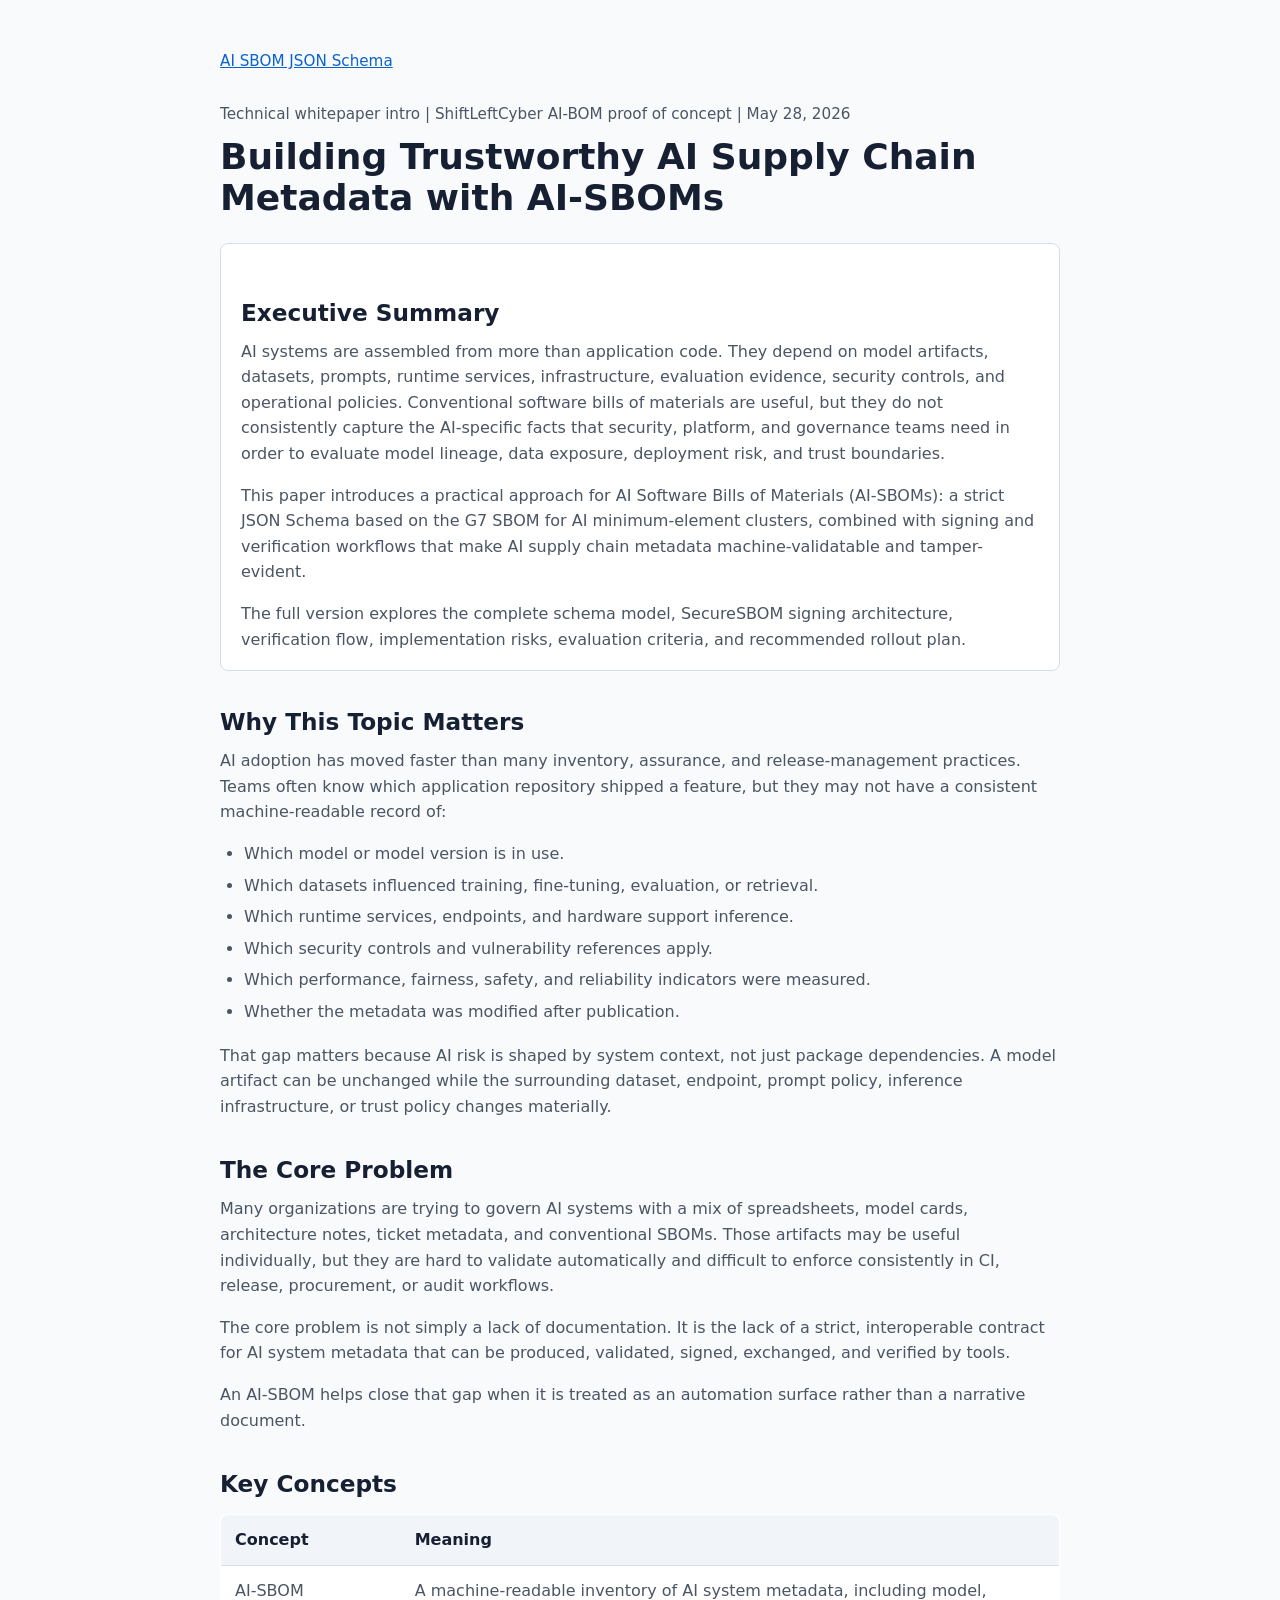
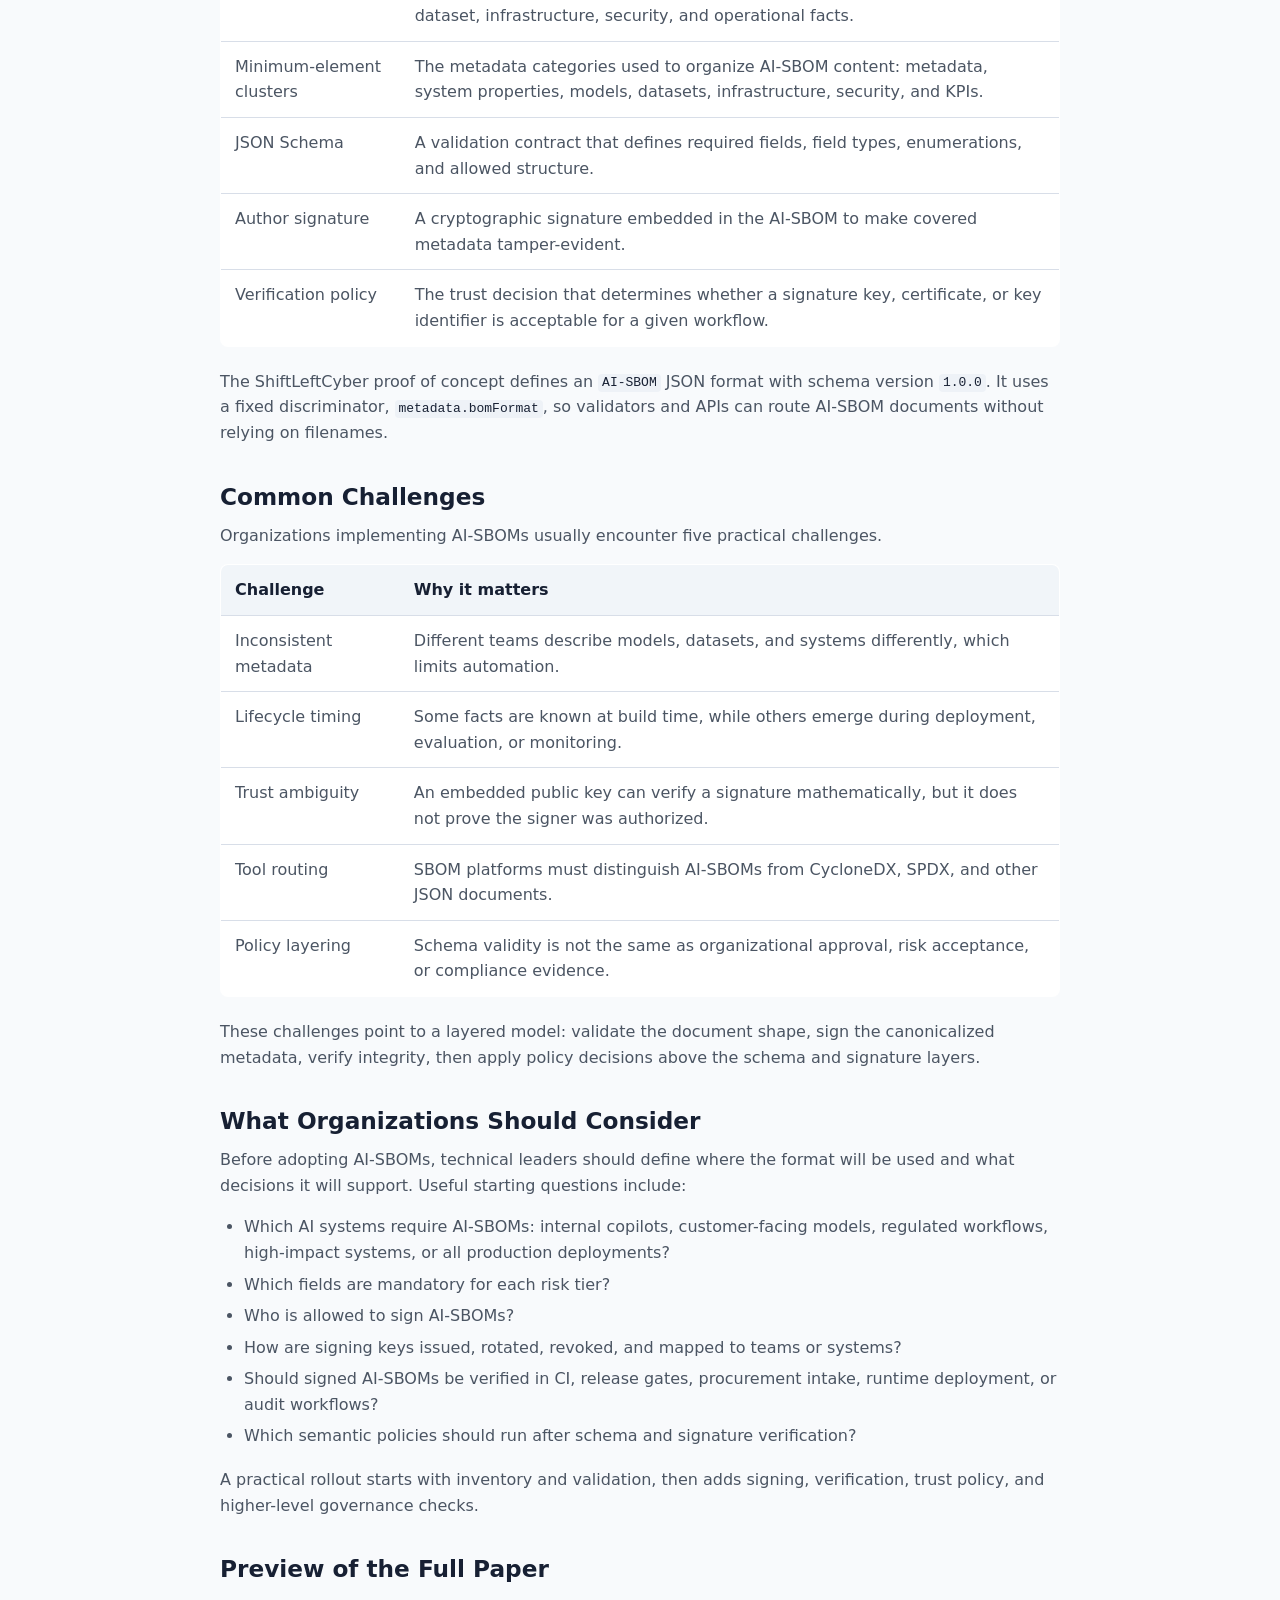
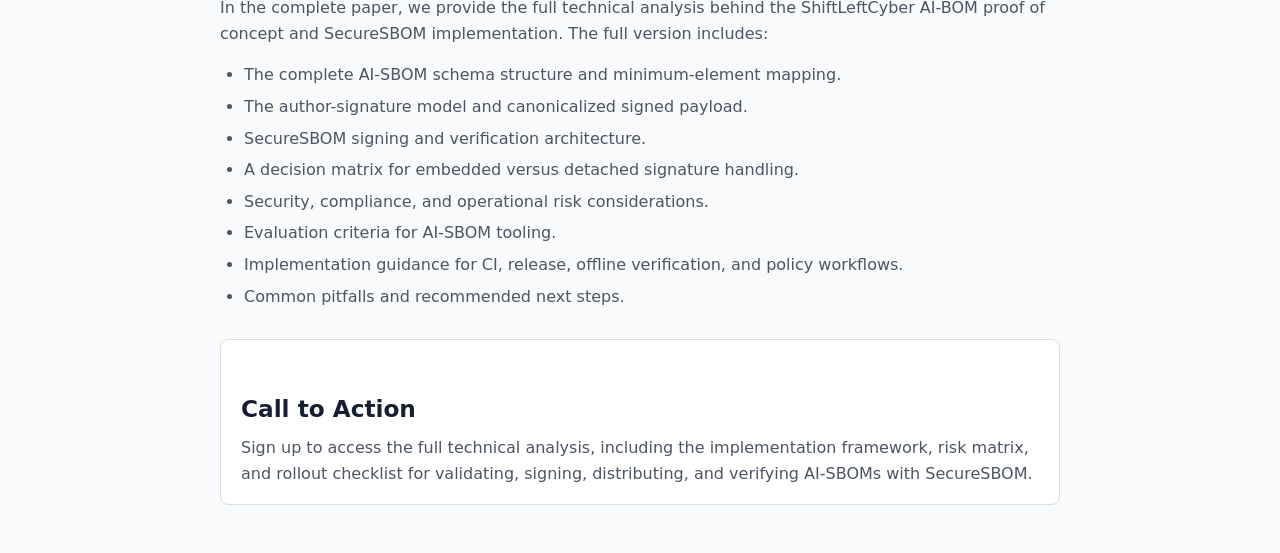
==== docs/building-trustworthy-ai-supply-chain-metadata-with-ai-sboms.html @ 26b17d7b "Style AI-SBOM whitepaper page" ====
<!doctype html>
<html lang="en">
  <head>
    <meta charset="utf-8">
    <meta name="viewport" content="width=device-width, initial-scale=1">
    <title>Building Trustworthy AI Supply Chain Metadata with AI-SBOMs</title>
    <meta name="description" content="Intro whitepaper on trustworthy AI supply chain metadata, AI-SBOMs, the ShiftLeftCyber AI-BOM schema proof of concept, and SecureSBOM signing and verification.">
    <meta name="keywords" content="AI SBOM, AI BOM, Software Bill of Materials, AI supply chain security, SecureSBOM, SBOM signing, SBOM verification, JSON Schema, AI governance">
    <meta name="author" content="Shift Left Cyber">
    <meta name="robots" content="index, follow">
    <link rel="canonical" href="https://shiftleftcyber.io/ai-bom/building-trustworthy-ai-supply-chain-metadata-with-ai-sboms.html">

    <meta property="og:type" content="article">
    <meta property="og:site_name" content="Shift Left Cyber AI BOM">
    <meta property="og:title" content="Building Trustworthy AI Supply Chain Metadata with AI-SBOMs">
    <meta property="og:description" content="A practical intro whitepaper on making AI supply chain metadata machine-validatable and tamper-evident with AI-SBOMs.">
    <meta property="og:url" content="https://shiftleftcyber.io/ai-bom/building-trustworthy-ai-supply-chain-metadata-with-ai-sboms.html">

    <meta name="twitter:card" content="summary">
    <meta name="twitter:title" content="Building Trustworthy AI Supply Chain Metadata with AI-SBOMs">
    <meta name="twitter:description" content="Intro whitepaper on AI-SBOMs, schema validation, signing, and verification.">

    <style>
      :root {
        color-scheme: light dark;
        --bg: #f8fafc;
        --fg: #172033;
        --muted: #4b5563;
        --link: #0b63ce;
        --panel: #ffffff;
        --border: #d8dee8;
        --code-bg: #eef2f7;
        --table-head: #f1f5f9;
      }

      @media (prefers-color-scheme: dark) {
        :root {
          --bg: #111827;
          --fg: #f3f4f6;
          --muted: #cbd5e1;
          --link: #7ab7ff;
          --panel: #172033;
          --border: #334155;
          --code-bg: #0f172a;
          --table-head: #1f2937;
        }
      }

      * {
        box-sizing: border-box;
      }

      body {
        margin: 0;
        font-family: ui-sans-serif, system-ui, -apple-system, BlinkMacSystemFont, "Segoe UI", sans-serif;
        background: var(--bg);
        color: var(--fg);
        line-height: 1.6;
      }

      main {
        max-width: 880px;
        margin: 0 auto;
        padding: 48px 20px;
      }

      nav {
        margin-bottom: 28px;
      }

      nav a {
        font-size: 0.95rem;
      }

      h1 {
        margin: 0 0 12px;
        font-size: 2.25rem;
        line-height: 1.15;
      }

      h2 {
        margin: 36px 0 12px;
        font-size: 1.45rem;
        line-height: 1.25;
      }

      p,
      li {
        color: var(--muted);
      }

      p {
        margin: 0 0 16px;
      }

      ul {
        margin: 0 0 18px;
        padding-left: 24px;
      }

      li + li {
        margin-top: 6px;
      }

      a {
        color: var(--link);
      }

      code {
        padding: 0.1em 0.3em;
        border-radius: 4px;
        background: var(--code-bg);
        color: var(--fg);
        overflow-wrap: anywhere;
      }

      table {
        width: 100%;
        margin: 16px 0 22px;
        border-collapse: collapse;
        background: var(--panel);
        border: 1px solid var(--border);
        border-radius: 8px;
        overflow: hidden;
      }

      th,
      td {
        padding: 12px 14px;
        border-bottom: 1px solid var(--border);
        text-align: left;
        vertical-align: top;
      }

      th {
        background: var(--table-head);
        color: var(--fg);
        font-weight: 650;
      }

      td {
        color: var(--muted);
      }

      tr:last-child td {
        border-bottom: 0;
      }

      .eyebrow {
        margin-bottom: 10px;
        color: var(--muted);
        font-size: 0.95rem;
      }

      .summary {
        margin: 24px 0;
        padding: 18px 20px;
        background: var(--panel);
        border: 1px solid var(--border);
        border-radius: 8px;
      }

      .cta {
        margin-top: 30px;
        padding: 18px 20px;
        background: var(--panel);
        border: 1px solid var(--border);
        border-radius: 8px;
      }

      .cta p:last-child,
      .summary p:last-child {
        margin-bottom: 0;
      }

      @media (max-width: 640px) {
        main {
          padding: 32px 16px;
        }

        h1 {
          font-size: 1.9rem;
        }

        table {
          display: block;
          overflow-x: auto;
        }
      }
    </style>
  </head>
  <body>
    <main>
      <nav>
        <a href="./">AI SBOM JSON Schema</a>
      </nav>

      <p class="eyebrow">Technical whitepaper intro | ShiftLeftCyber AI-BOM proof of concept | May 28, 2026</p>
      <h1>Building Trustworthy AI Supply Chain Metadata with AI-SBOMs</h1>

      <section class="summary" aria-labelledby="executive-summary">
        <h2 id="executive-summary">Executive Summary</h2>
        <p>
          AI systems are assembled from more than application code. They depend on model artifacts,
          datasets, prompts, runtime services, infrastructure, evaluation evidence, security
          controls, and operational policies. Conventional software bills of materials are useful,
          but they do not consistently capture the AI-specific facts that security, platform, and
          governance teams need in order to evaluate model lineage, data exposure, deployment risk,
          and trust boundaries.
        </p>
        <p>
          This paper introduces a practical approach for AI Software Bills of Materials
          (AI-SBOMs): a strict JSON Schema based on the G7 SBOM for AI minimum-element clusters,
          combined with signing and verification workflows that make AI supply chain metadata
          machine-validatable and tamper-evident.
        </p>
        <p>
          The full version explores the complete schema model, SecureSBOM signing architecture,
          verification flow, implementation risks, evaluation criteria, and recommended rollout plan.
        </p>
      </section>

      <h2>Why This Topic Matters</h2>
      <p>
        AI adoption has moved faster than many inventory, assurance, and release-management
        practices. Teams often know which application repository shipped a feature, but they may
        not have a consistent machine-readable record of:
      </p>
      <ul>
        <li>Which model or model version is in use.</li>
        <li>Which datasets influenced training, fine-tuning, evaluation, or retrieval.</li>
        <li>Which runtime services, endpoints, and hardware support inference.</li>
        <li>Which security controls and vulnerability references apply.</li>
        <li>Which performance, fairness, safety, and reliability indicators were measured.</li>
        <li>Whether the metadata was modified after publication.</li>
      </ul>
      <p>
        That gap matters because AI risk is shaped by system context, not just package
        dependencies. A model artifact can be unchanged while the surrounding dataset, endpoint,
        prompt policy, inference infrastructure, or trust policy changes materially.
      </p>

      <h2>The Core Problem</h2>
      <p>
        Many organizations are trying to govern AI systems with a mix of spreadsheets, model cards,
        architecture notes, ticket metadata, and conventional SBOMs. Those artifacts may be useful
        individually, but they are hard to validate automatically and difficult to enforce
        consistently in CI, release, procurement, or audit workflows.
      </p>
      <p>
        The core problem is not simply a lack of documentation. It is the lack of a strict,
        interoperable contract for AI system metadata that can be produced, validated, signed,
        exchanged, and verified by tools.
      </p>
      <p>
        An AI-SBOM helps close that gap when it is treated as an automation surface rather than a
        narrative document.
      </p>

      <h2>Key Concepts</h2>
      <table>
        <thead>
          <tr>
            <th>Concept</th>
            <th>Meaning</th>
          </tr>
        </thead>
        <tbody>
          <tr>
            <td>AI-SBOM</td>
            <td>A machine-readable inventory of AI system metadata, including model, dataset, infrastructure, security, and operational facts.</td>
          </tr>
          <tr>
            <td>Minimum-element clusters</td>
            <td>The metadata categories used to organize AI-SBOM content: metadata, system properties, models, datasets, infrastructure, security, and KPIs.</td>
          </tr>
          <tr>
            <td>JSON Schema</td>
            <td>A validation contract that defines required fields, field types, enumerations, and allowed structure.</td>
          </tr>
          <tr>
            <td>Author signature</td>
            <td>A cryptographic signature embedded in the AI-SBOM to make covered metadata tamper-evident.</td>
          </tr>
          <tr>
            <td>Verification policy</td>
            <td>The trust decision that determines whether a signature key, certificate, or key identifier is acceptable for a given workflow.</td>
          </tr>
        </tbody>
      </table>
      <p>
        The ShiftLeftCyber proof of concept defines an <code>AI-SBOM</code> JSON format with schema
        version <code>1.0.0</code>. It uses a fixed discriminator, <code>metadata.bomFormat</code>,
        so validators and APIs can route AI-SBOM documents without relying on filenames.
      </p>

      <h2>Common Challenges</h2>
      <p>Organizations implementing AI-SBOMs usually encounter five practical challenges.</p>
      <table>
        <thead>
          <tr>
            <th>Challenge</th>
            <th>Why it matters</th>
          </tr>
        </thead>
        <tbody>
          <tr>
            <td>Inconsistent metadata</td>
            <td>Different teams describe models, datasets, and systems differently, which limits automation.</td>
          </tr>
          <tr>
            <td>Lifecycle timing</td>
            <td>Some facts are known at build time, while others emerge during deployment, evaluation, or monitoring.</td>
          </tr>
          <tr>
            <td>Trust ambiguity</td>
            <td>An embedded public key can verify a signature mathematically, but it does not prove the signer was authorized.</td>
          </tr>
          <tr>
            <td>Tool routing</td>
            <td>SBOM platforms must distinguish AI-SBOMs from CycloneDX, SPDX, and other JSON documents.</td>
          </tr>
          <tr>
            <td>Policy layering</td>
            <td>Schema validity is not the same as organizational approval, risk acceptance, or compliance evidence.</td>
          </tr>
        </tbody>
      </table>
      <p>
        These challenges point to a layered model: validate the document shape, sign the
        canonicalized metadata, verify integrity, then apply policy decisions above the schema and
        signature layers.
      </p>

      <h2>What Organizations Should Consider</h2>
      <p>
        Before adopting AI-SBOMs, technical leaders should define where the format will be used and
        what decisions it will support. Useful starting questions include:
      </p>
      <ul>
        <li>Which AI systems require AI-SBOMs: internal copilots, customer-facing models, regulated workflows, high-impact systems, or all production deployments?</li>
        <li>Which fields are mandatory for each risk tier?</li>
        <li>Who is allowed to sign AI-SBOMs?</li>
        <li>How are signing keys issued, rotated, revoked, and mapped to teams or systems?</li>
        <li>Should signed AI-SBOMs be verified in CI, release gates, procurement intake, runtime deployment, or audit workflows?</li>
        <li>Which semantic policies should run after schema and signature verification?</li>
      </ul>
      <p>
        A practical rollout starts with inventory and validation, then adds signing, verification,
        trust policy, and higher-level governance checks.
      </p>

      <h2>Preview of the Full Paper</h2>
      <p>
        In the complete paper, we provide the full technical analysis behind the ShiftLeftCyber
        AI-BOM proof of concept and SecureSBOM implementation. The full version includes:
      </p>
      <ul>
        <li>The complete AI-SBOM schema structure and minimum-element mapping.</li>
        <li>The author-signature model and canonicalized signed payload.</li>
        <li>SecureSBOM signing and verification architecture.</li>
        <li>A decision matrix for embedded versus detached signature handling.</li>
        <li>Security, compliance, and operational risk considerations.</li>
        <li>Evaluation criteria for AI-SBOM tooling.</li>
        <li>Implementation guidance for CI, release, offline verification, and policy workflows.</li>
        <li>Common pitfalls and recommended next steps.</li>
      </ul>

      <section class="cta" aria-labelledby="call-to-action">
        <h2 id="call-to-action">Call to Action</h2>
        <p>
          Sign up to access the full technical analysis, including the implementation framework,
          risk matrix, and rollout checklist for validating, signing, distributing, and verifying
          AI-SBOMs with SecureSBOM.
        </p>
      </section>
    </main>
  </body>
</html>
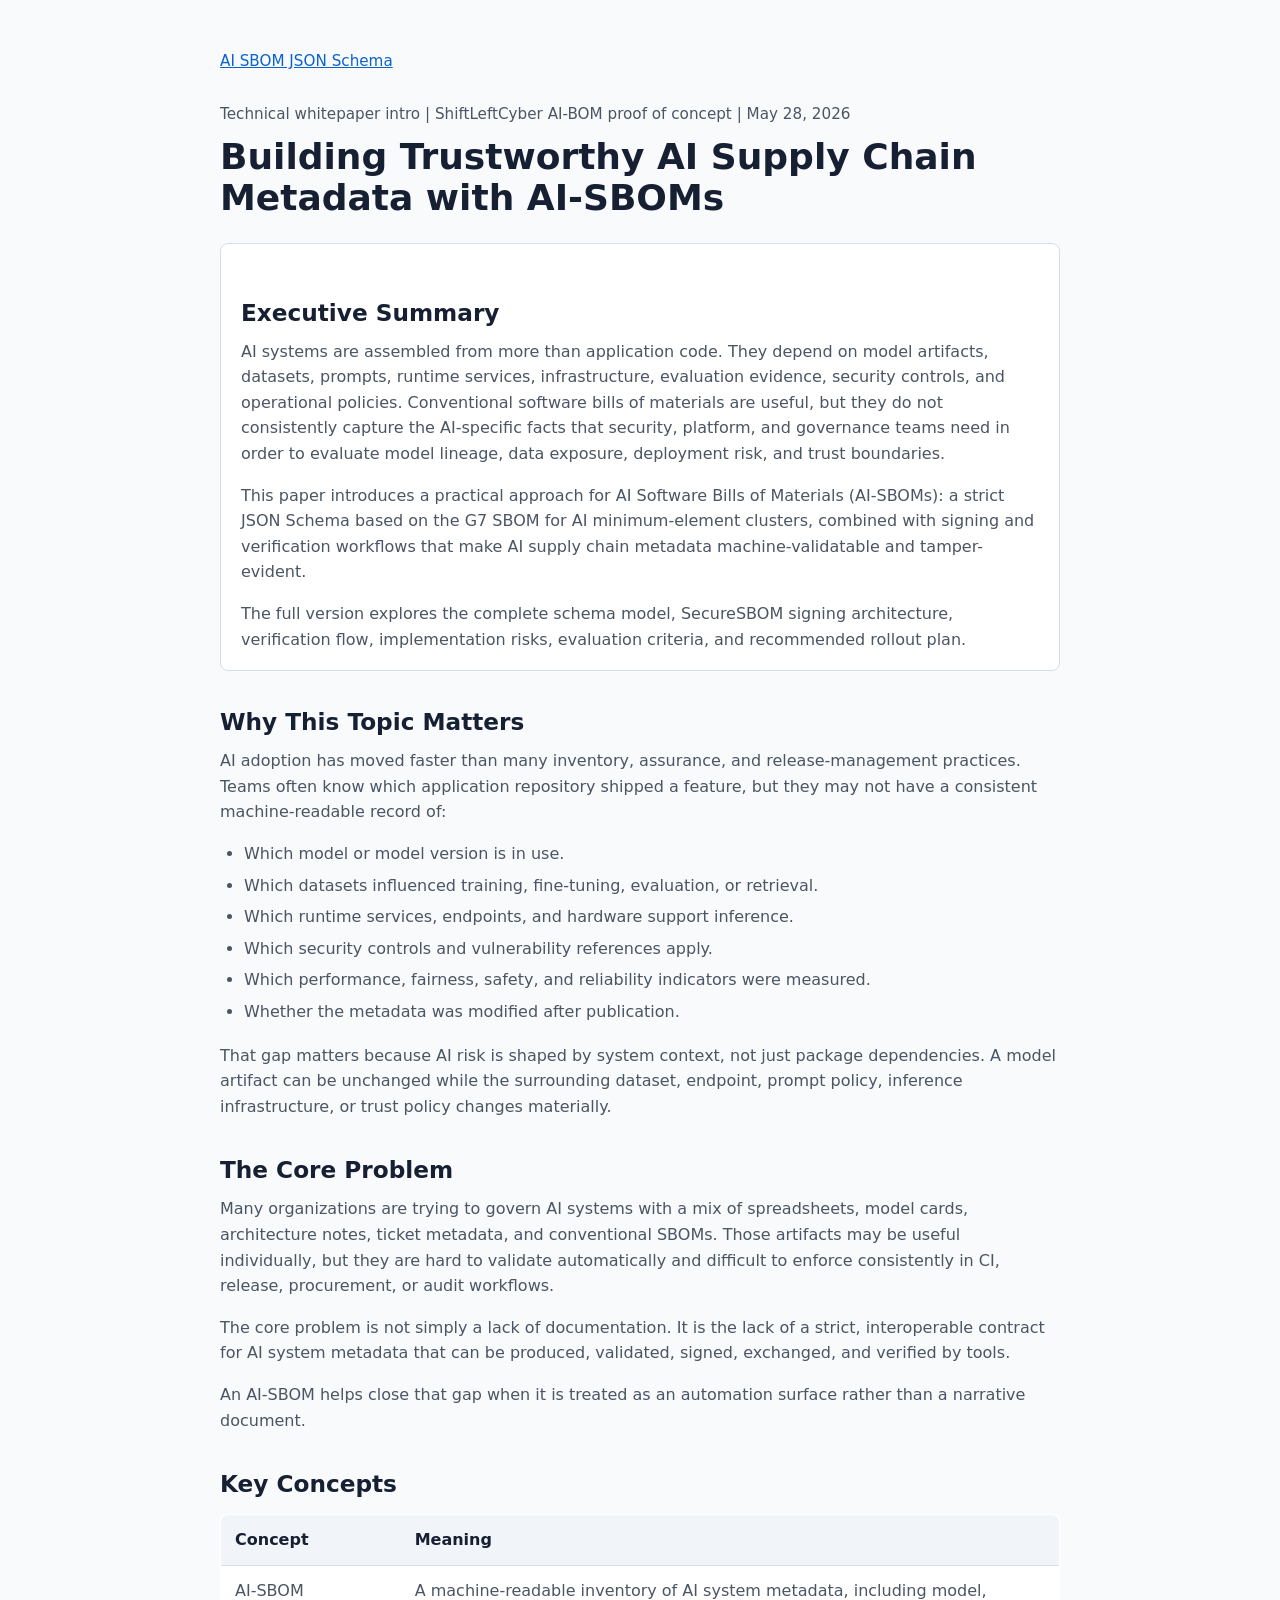
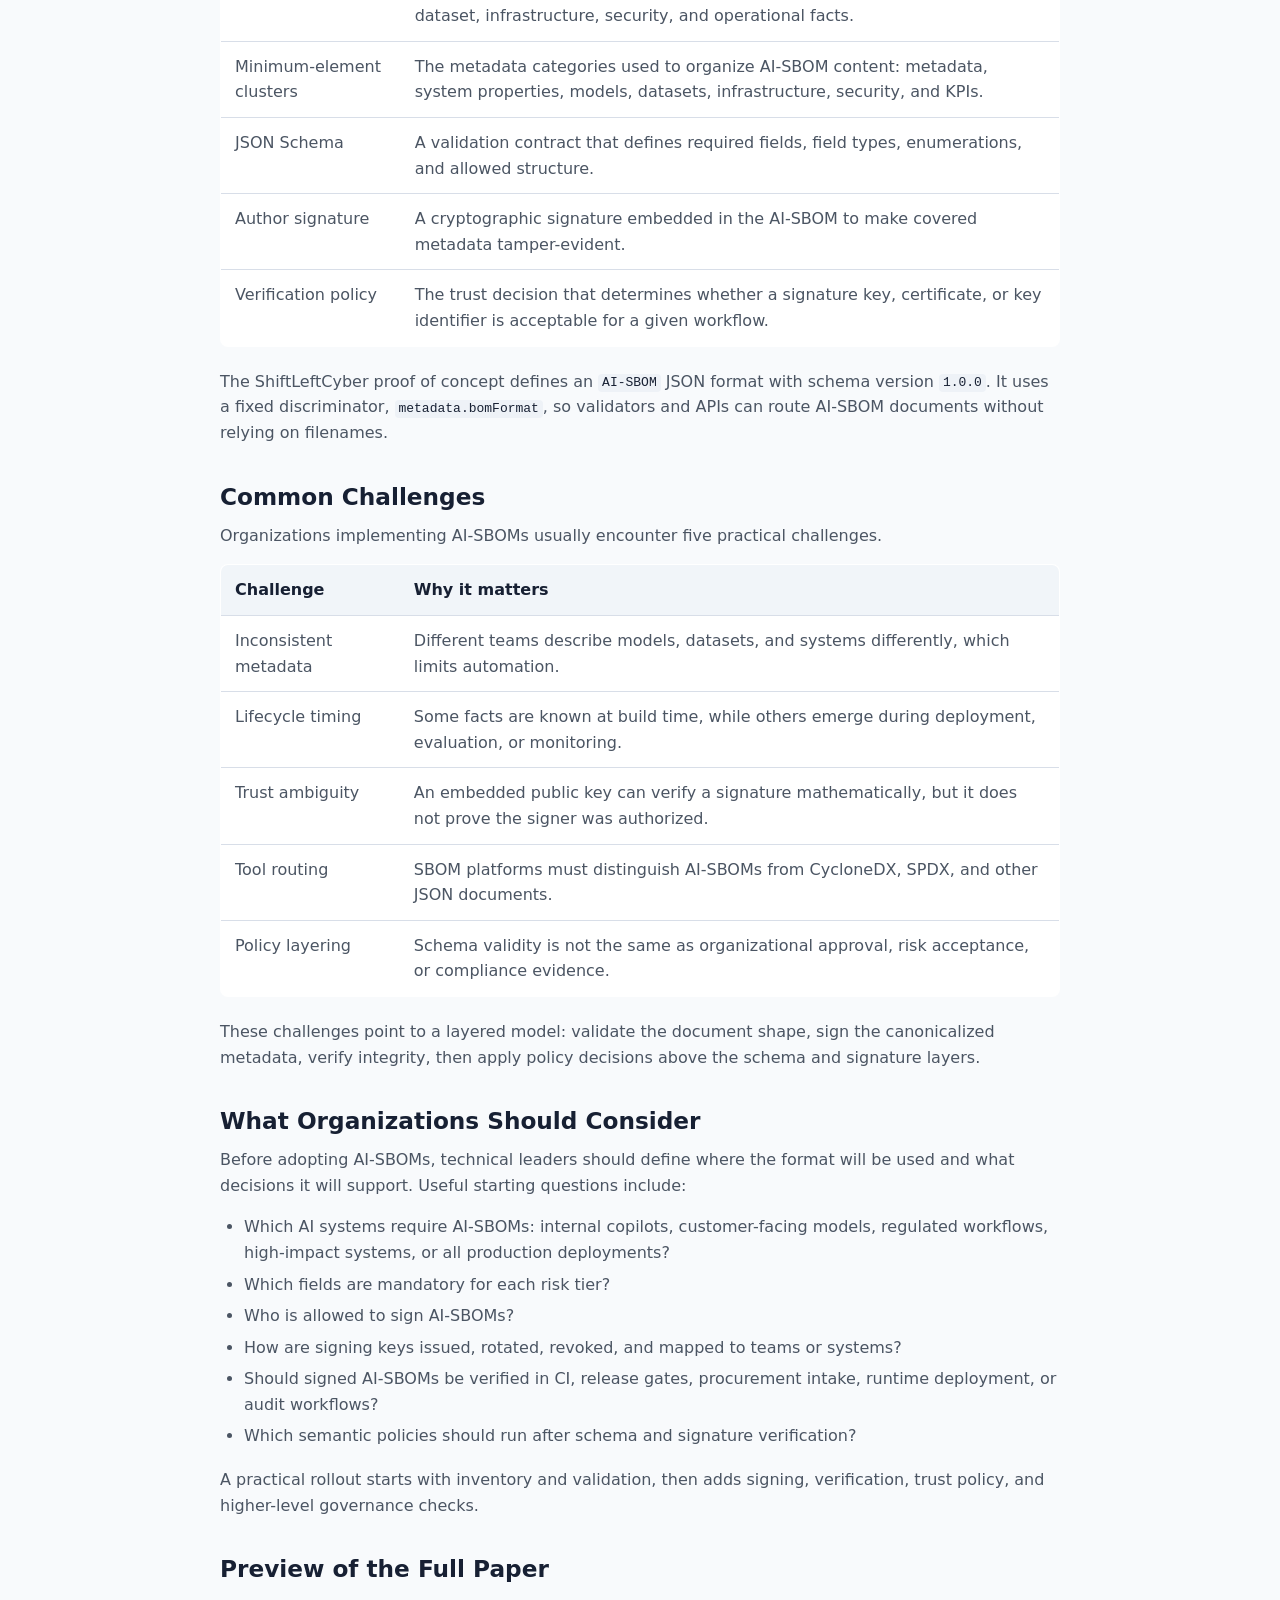
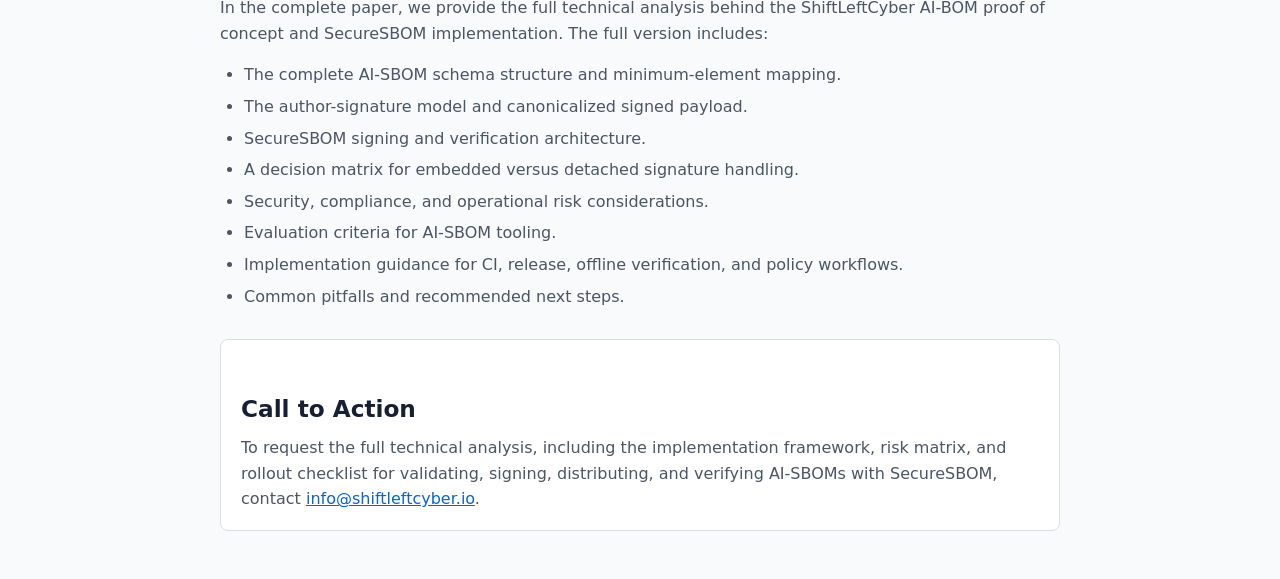
==== commit 6dcafab4: "Improve whitepaper SEO and contact CTA" ====
--- a/docs/building-trustworthy-ai-supply-chain-metadata-with-ai-sboms.html
+++ b/docs/building-trustworthy-ai-supply-chain-metadata-with-ai-sboms.html
@@ -3,22 +3,82 @@
   <head>
     <meta charset="utf-8">
     <meta name="viewport" content="width=device-width, initial-scale=1">
-    <title>Building Trustworthy AI Supply Chain Metadata with AI-SBOMs</title>
-    <meta name="description" content="Intro whitepaper on trustworthy AI supply chain metadata, AI-SBOMs, the ShiftLeftCyber AI-BOM schema proof of concept, and SecureSBOM signing and verification.">
-    <meta name="keywords" content="AI SBOM, AI BOM, Software Bill of Materials, AI supply chain security, SecureSBOM, SBOM signing, SBOM verification, JSON Schema, AI governance">
+    <title>Building Trustworthy AI Supply Chain Metadata with AI-SBOMs | ShiftLeftCyber</title>
+    <meta name="description" content="Read the ShiftLeftCyber technical whitepaper intro on AI-SBOMs, AI supply chain metadata, JSON Schema validation, SecureSBOM signing, verification, and AI governance workflows.">
+    <meta name="keywords" content="AI SBOM, AI-SBOM, AI BOM, AI Bill of Materials, Software Bill of Materials for AI, SBOM for AI, AI supply chain security, SecureSBOM, SBOM signing, SBOM verification, JSON Schema, AI governance, model provenance, dataset provenance">
     <meta name="author" content="Shift Left Cyber">
     <meta name="robots" content="index, follow">
+    <meta name="article:published_time" content="2026-05-28">
+    <meta name="article:author" content="Shift Left Cyber">
+    <meta name="article:section" content="AI Supply Chain Security">
+    <meta name="article:tag" content="AI-SBOM">
+    <meta name="article:tag" content="AI supply chain security">
+    <meta name="article:tag" content="SecureSBOM">
     <link rel="canonical" href="https://shiftleftcyber.io/ai-bom/building-trustworthy-ai-supply-chain-metadata-with-ai-sboms.html">
 
     <meta property="og:type" content="article">
     <meta property="og:site_name" content="Shift Left Cyber AI BOM">
     <meta property="og:title" content="Building Trustworthy AI Supply Chain Metadata with AI-SBOMs">
-    <meta property="og:description" content="A practical intro whitepaper on making AI supply chain metadata machine-validatable and tamper-evident with AI-SBOMs.">
+    <meta property="og:description" content="A practical technical whitepaper intro on making AI supply chain metadata machine-validatable and tamper-evident with AI-SBOMs, JSON Schema, and SecureSBOM.">
     <meta property="og:url" content="https://shiftleftcyber.io/ai-bom/building-trustworthy-ai-supply-chain-metadata-with-ai-sboms.html">
+    <meta property="article:published_time" content="2026-05-28">
+    <meta property="article:author" content="Shift Left Cyber">
+    <meta property="article:section" content="AI Supply Chain Security">
+    <meta property="article:tag" content="AI-SBOM">
+    <meta property="article:tag" content="AI supply chain security">
+    <meta property="article:tag" content="SecureSBOM">
 
     <meta name="twitter:card" content="summary">
     <meta name="twitter:title" content="Building Trustworthy AI Supply Chain Metadata with AI-SBOMs">
-    <meta name="twitter:description" content="Intro whitepaper on AI-SBOMs, schema validation, signing, and verification.">
+    <meta name="twitter:description" content="Technical whitepaper intro on AI-SBOMs, AI supply chain metadata, schema validation, SecureSBOM signing, and verification.">
+
+    <script type="application/ld+json">
+      {
+        "@context": "https://schema.org",
+        "@type": "TechArticle",
+        "headline": "Building Trustworthy AI Supply Chain Metadata with AI-SBOMs",
+        "description": "Technical whitepaper intro on AI-SBOMs, AI supply chain metadata, JSON Schema validation, SecureSBOM signing, verification, and AI governance workflows.",
+        "datePublished": "2026-05-28",
+        "dateModified": "2026-05-28",
+        "author": {
+          "@type": "Organization",
+          "name": "Shift Left Cyber",
+          "url": "https://shiftleftcyber.io/"
+        },
+        "publisher": {
+          "@type": "Organization",
+          "name": "Shift Left Cyber",
+          "url": "https://shiftleftcyber.io/"
+        },
+        "mainEntityOfPage": {
+          "@type": "WebPage",
+          "@id": "https://shiftleftcyber.io/ai-bom/building-trustworthy-ai-supply-chain-metadata-with-ai-sboms.html"
+        },
+        "about": [
+          "AI Software Bill of Materials",
+          "AI supply chain security",
+          "SBOM signing",
+          "SBOM verification",
+          "JSON Schema",
+          "SecureSBOM"
+        ],
+        "keywords": [
+          "AI-SBOM",
+          "AI BOM",
+          "AI Bill of Materials",
+          "SBOM for AI",
+          "AI supply chain security",
+          "SecureSBOM",
+          "model provenance",
+          "dataset provenance"
+        ],
+        "isPartOf": {
+          "@type": "WebSite",
+          "name": "Shift Left Cyber AI BOM",
+          "url": "https://shiftleftcyber.io/ai-bom/"
+        }
+      }
+    </script>
 
     <style>
       :root {
@@ -369,9 +429,10 @@
       <section class="cta" aria-labelledby="call-to-action">
         <h2 id="call-to-action">Call to Action</h2>
         <p>
-          Sign up to access the full technical analysis, including the implementation framework,
-          risk matrix, and rollout checklist for validating, signing, distributing, and verifying
-          AI-SBOMs with SecureSBOM.
+          To request the full technical analysis, including the implementation framework, risk
+          matrix, and rollout checklist for validating, signing, distributing, and verifying
+          AI-SBOMs with SecureSBOM, contact
+          <a href="mailto:info@shiftleftcyber.io?subject=Full%20AI-SBOM%20whitepaper%20request">info@shiftleftcyber.io</a>.
         </p>
       </section>
     </main>
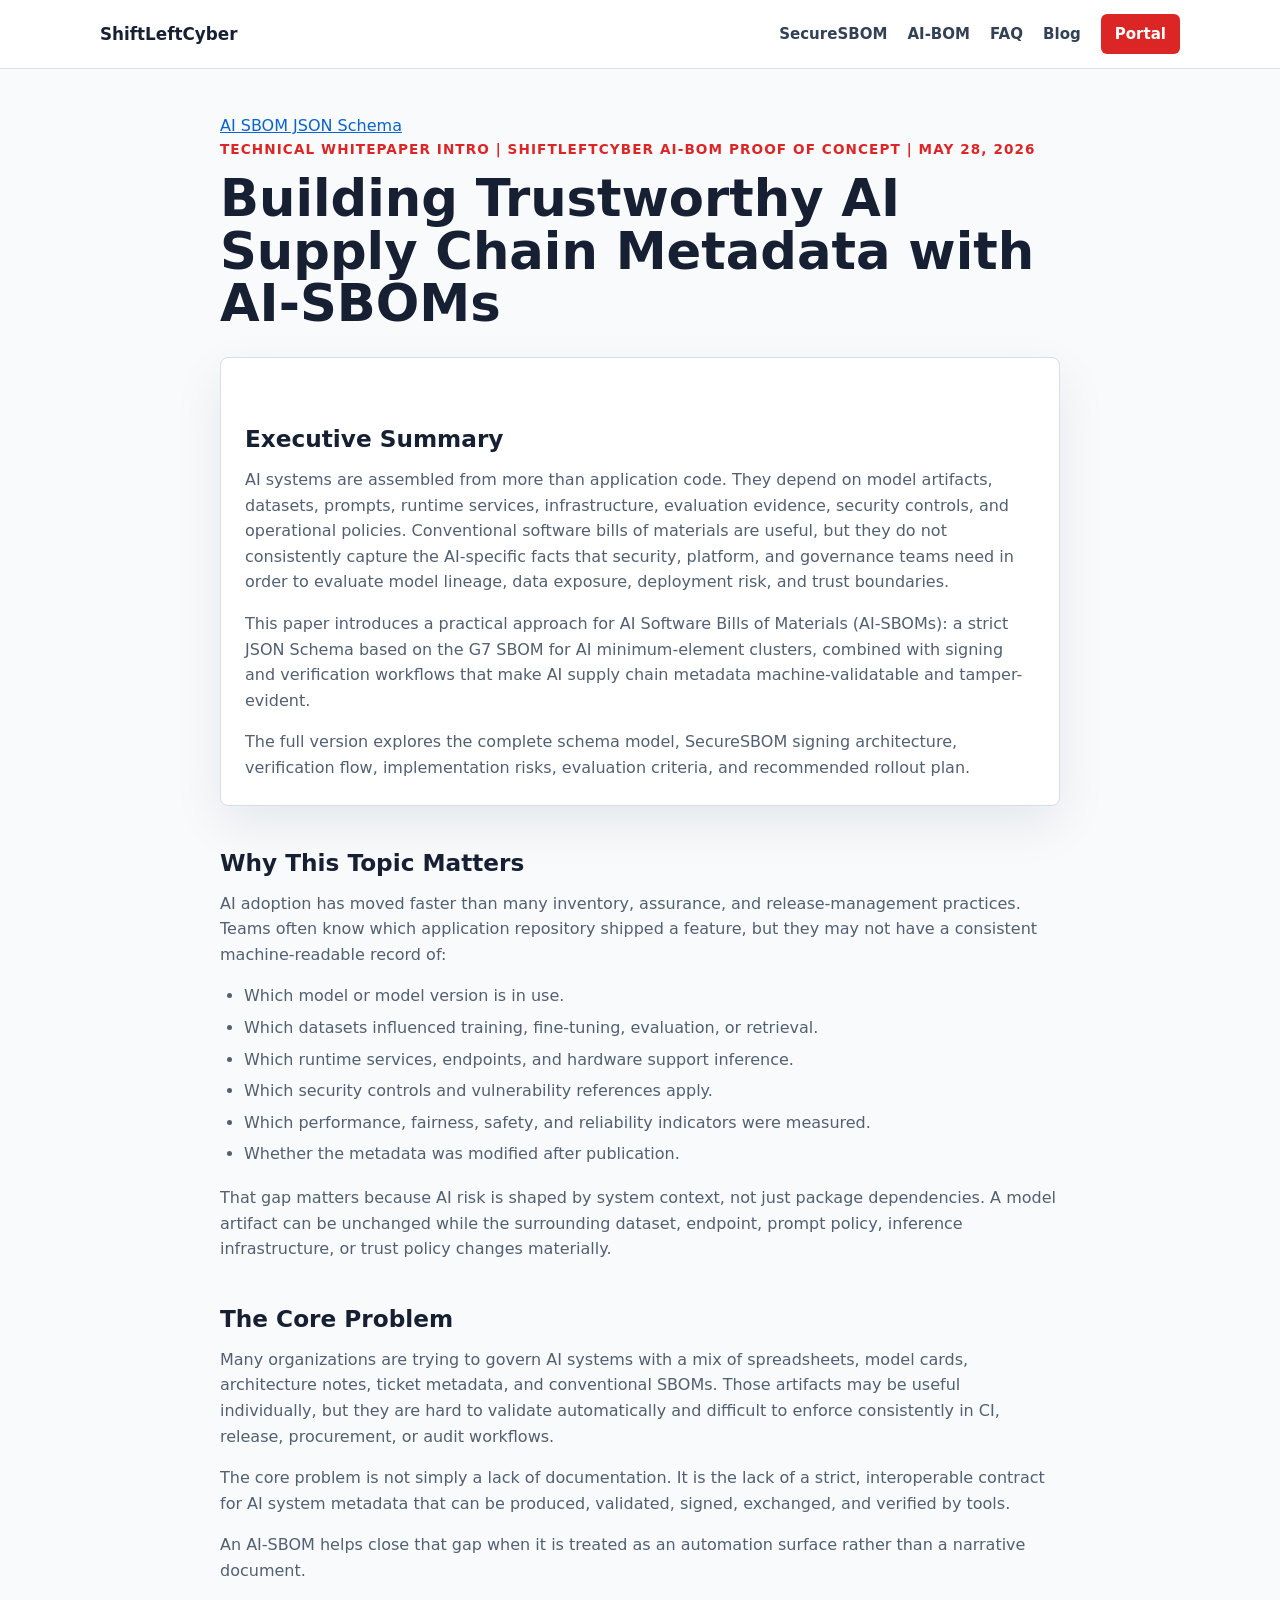
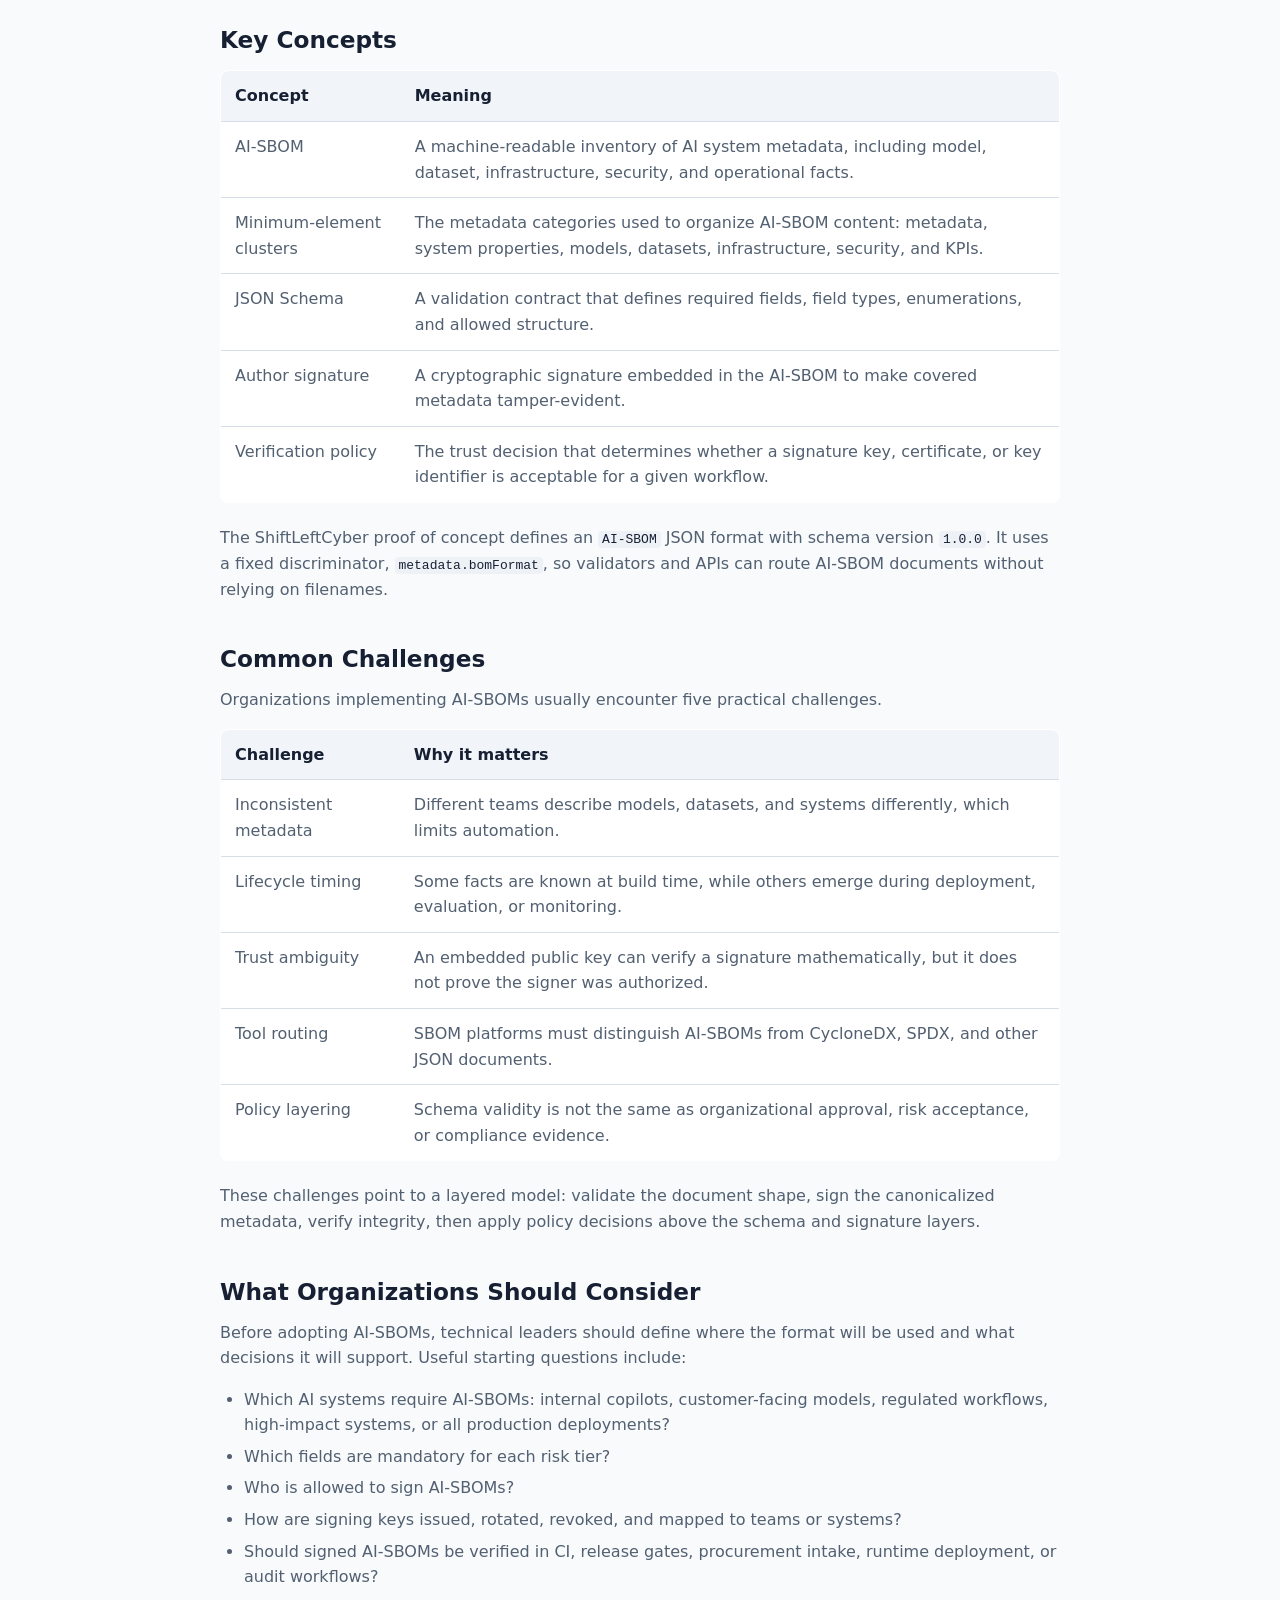
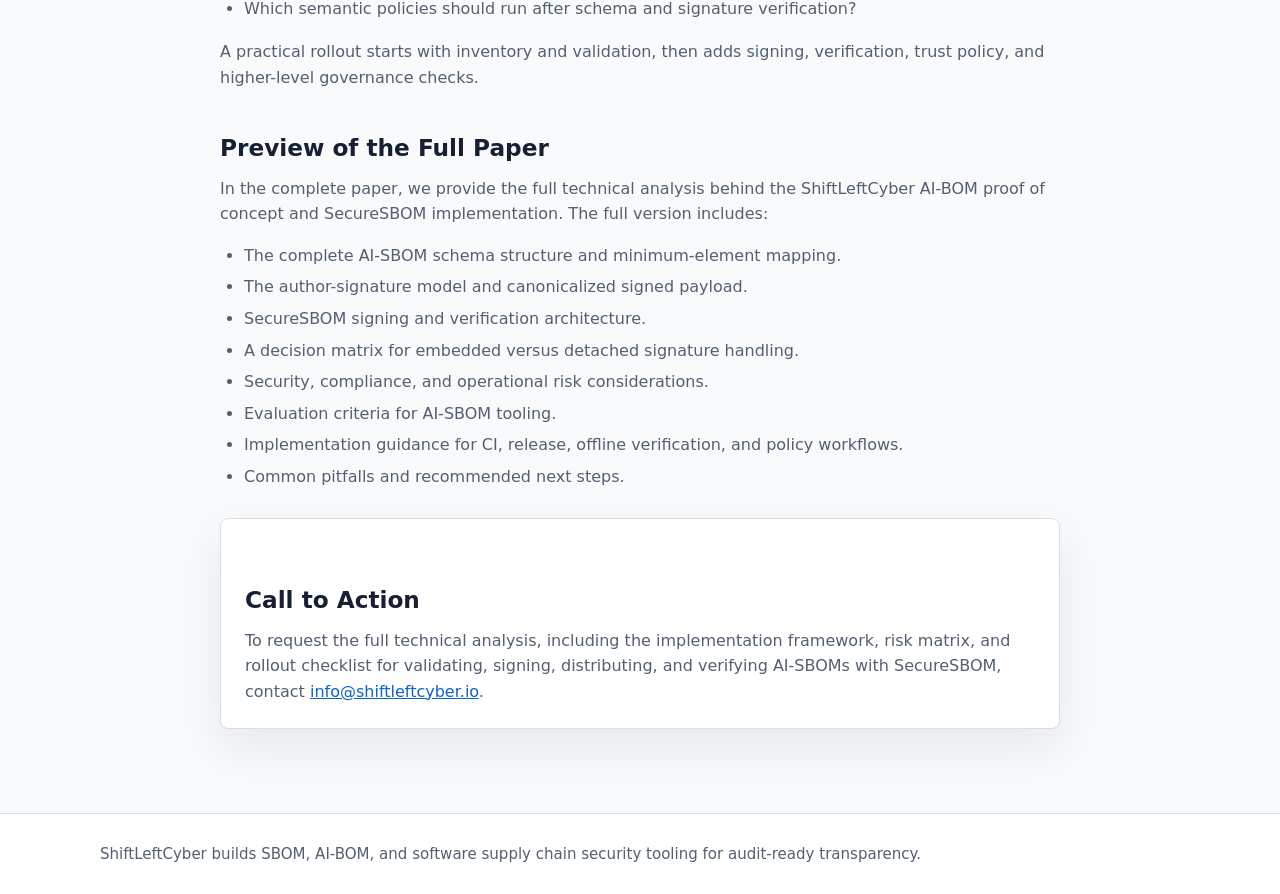
==== commit 8445de37: "Align AI-BOM pages with site styling" ====
--- a/docs/building-trustworthy-ai-supply-chain-metadata-with-ai-sboms.html
+++ b/docs/building-trustworthy-ai-supply-chain-metadata-with-ai-sboms.html
@@ -6,10 +6,10 @@
     <title>Building Trustworthy AI Supply Chain Metadata with AI-SBOMs | ShiftLeftCyber</title>
     <meta name="description" content="Read the ShiftLeftCyber technical whitepaper intro on AI-SBOMs, AI supply chain metadata, JSON Schema validation, SecureSBOM signing, verification, and AI governance workflows.">
     <meta name="keywords" content="AI SBOM, AI-SBOM, AI BOM, AI Bill of Materials, Software Bill of Materials for AI, SBOM for AI, AI supply chain security, SecureSBOM, SBOM signing, SBOM verification, JSON Schema, AI governance, model provenance, dataset provenance">
-    <meta name="author" content="Shift Left Cyber">
+    <meta name="author" content="ShiftLeftCyber">
     <meta name="robots" content="index, follow">
     <meta name="article:published_time" content="2026-05-28">
-    <meta name="article:author" content="Shift Left Cyber">
+    <meta name="article:author" content="ShiftLeftCyber">
     <meta name="article:section" content="AI Supply Chain Security">
     <meta name="article:tag" content="AI-SBOM">
     <meta name="article:tag" content="AI supply chain security">
@@ -17,12 +17,12 @@
     <link rel="canonical" href="https://shiftleftcyber.io/ai-bom/building-trustworthy-ai-supply-chain-metadata-with-ai-sboms.html">
 
     <meta property="og:type" content="article">
-    <meta property="og:site_name" content="Shift Left Cyber AI BOM">
+    <meta property="og:site_name" content="ShiftLeftCyber AI-BOM">
     <meta property="og:title" content="Building Trustworthy AI Supply Chain Metadata with AI-SBOMs">
     <meta property="og:description" content="A practical technical whitepaper intro on making AI supply chain metadata machine-validatable and tamper-evident with AI-SBOMs, JSON Schema, and SecureSBOM.">
     <meta property="og:url" content="https://shiftleftcyber.io/ai-bom/building-trustworthy-ai-supply-chain-metadata-with-ai-sboms.html">
     <meta property="article:published_time" content="2026-05-28">
-    <meta property="article:author" content="Shift Left Cyber">
+    <meta property="article:author" content="ShiftLeftCyber">
     <meta property="article:section" content="AI Supply Chain Security">
     <meta property="article:tag" content="AI-SBOM">
     <meta property="article:tag" content="AI supply chain security">
@@ -42,12 +42,12 @@
         "dateModified": "2026-05-28",
         "author": {
           "@type": "Organization",
-          "name": "Shift Left Cyber",
+          "name": "ShiftLeftCyber",
           "url": "https://shiftleftcyber.io/"
         },
         "publisher": {
           "@type": "Organization",
-          "name": "Shift Left Cyber",
+          "name": "ShiftLeftCyber",
           "url": "https://shiftleftcyber.io/"
         },
         "mainEntityOfPage": {
@@ -74,184 +74,28 @@
         ],
         "isPartOf": {
           "@type": "WebSite",
-          "name": "Shift Left Cyber AI BOM",
+          "name": "ShiftLeftCyber AI-BOM",
           "url": "https://shiftleftcyber.io/ai-bom/"
         }
       }
     </script>
-
-    <style>
-      :root {
-        color-scheme: light dark;
-        --bg: #f8fafc;
-        --fg: #172033;
-        --muted: #4b5563;
-        --link: #0b63ce;
-        --panel: #ffffff;
-        --border: #d8dee8;
-        --code-bg: #eef2f7;
-        --table-head: #f1f5f9;
-      }
-
-      @media (prefers-color-scheme: dark) {
-        :root {
-          --bg: #111827;
-          --fg: #f3f4f6;
-          --muted: #cbd5e1;
-          --link: #7ab7ff;
-          --panel: #172033;
-          --border: #334155;
-          --code-bg: #0f172a;
-          --table-head: #1f2937;
-        }
-      }
-
-      * {
-        box-sizing: border-box;
-      }
-
-      body {
-        margin: 0;
-        font-family: ui-sans-serif, system-ui, -apple-system, BlinkMacSystemFont, "Segoe UI", sans-serif;
-        background: var(--bg);
-        color: var(--fg);
-        line-height: 1.6;
-      }
-
-      main {
-        max-width: 880px;
-        margin: 0 auto;
-        padding: 48px 20px;
-      }
-
-      nav {
-        margin-bottom: 28px;
-      }
-
-      nav a {
-        font-size: 0.95rem;
-      }
-
-      h1 {
-        margin: 0 0 12px;
-        font-size: 2.25rem;
-        line-height: 1.15;
-      }
-
-      h2 {
-        margin: 36px 0 12px;
-        font-size: 1.45rem;
-        line-height: 1.25;
-      }
-
-      p,
-      li {
-        color: var(--muted);
-      }
-
-      p {
-        margin: 0 0 16px;
-      }
-
-      ul {
-        margin: 0 0 18px;
-        padding-left: 24px;
-      }
-
-      li + li {
-        margin-top: 6px;
-      }
-
-      a {
-        color: var(--link);
-      }
-
-      code {
-        padding: 0.1em 0.3em;
-        border-radius: 4px;
-        background: var(--code-bg);
-        color: var(--fg);
-        overflow-wrap: anywhere;
-      }
-
-      table {
-        width: 100%;
-        margin: 16px 0 22px;
-        border-collapse: collapse;
-        background: var(--panel);
-        border: 1px solid var(--border);
-        border-radius: 8px;
-        overflow: hidden;
-      }
-
-      th,
-      td {
-        padding: 12px 14px;
-        border-bottom: 1px solid var(--border);
-        text-align: left;
-        vertical-align: top;
-      }
-
-      th {
-        background: var(--table-head);
-        color: var(--fg);
-        font-weight: 650;
-      }
-
-      td {
-        color: var(--muted);
-      }
-
-      tr:last-child td {
-        border-bottom: 0;
-      }
-
-      .eyebrow {
-        margin-bottom: 10px;
-        color: var(--muted);
-        font-size: 0.95rem;
-      }
-
-      .summary {
-        margin: 24px 0;
-        padding: 18px 20px;
-        background: var(--panel);
-        border: 1px solid var(--border);
-        border-radius: 8px;
-      }
-
-      .cta {
-        margin-top: 30px;
-        padding: 18px 20px;
-        background: var(--panel);
-        border: 1px solid var(--border);
-        border-radius: 8px;
-      }
-
-      .cta p:last-child,
-      .summary p:last-child {
-        margin-bottom: 0;
-      }
-
-      @media (max-width: 640px) {
-        main {
-          padding: 32px 16px;
-        }
-
-        h1 {
-          font-size: 1.9rem;
-        }
-
-        table {
-          display: block;
-          overflow-x: auto;
-        }
-      }
-    </style>
+    <link rel="stylesheet" href="./assets/site.css">
   </head>
   <body>
-    <main>
-      <nav>
+    <header class="site-header">
+      <div class="nav-wrap">
+        <a class="brand" href="https://shiftleftcyber.io/">ShiftLeftCyber</a>
+        <nav class="site-nav" aria-label="Main navigation">
+          <a href="https://shiftleftcyber.io/securesbom/">SecureSBOM</a>
+          <a href="https://shiftleftcyber.io/ai-bom/">AI-BOM</a>
+          <a href="https://shiftleftcyber.io/faq/">FAQ</a>
+          <a href="https://shiftleftcyber.io/blog/">Blog</a>
+          <a class="portal-link" href="https://app.securesbom.com/">Portal</a>
+        </nav>
+      </div>
+    </header>
+    <main class="article">
+      <nav aria-label="Breadcrumb">
         <a href="./">AI SBOM JSON Schema</a>
       </nav>
 
@@ -436,5 +280,10 @@
         </p>
       </section>
     </main>
+    <footer class="site-footer">
+      <div class="footer-wrap">
+        ShiftLeftCyber builds SBOM, AI-BOM, and software supply chain security tooling for audit-ready transparency.
+      </div>
+    </footer>
   </body>
 </html>
--- a/docs/assets/site.css
+++ b/docs/assets/site.css
@@ -0,0 +1,389 @@
+:root {
+  color-scheme: light;
+  --bg: #f8fafc;
+  --fg: #172033;
+  --muted: #526071;
+  --link: #0b63ce;
+  --panel: #ffffff;
+  --panel-soft: #f1f5f9;
+  --border: #d8dee8;
+  --accent: #dc2626;
+  --accent-dark: #b91c1c;
+  --code-bg: #eef2f7;
+  --table-head: #f1f5f9;
+  --shadow: 0 18px 50px rgba(15, 23, 42, 0.08);
+}
+
+* {
+  box-sizing: border-box;
+}
+
+html {
+  scroll-behavior: smooth;
+}
+
+body {
+  margin: 0;
+  font-family: Inter, ui-sans-serif, system-ui, -apple-system, BlinkMacSystemFont, "Segoe UI", sans-serif;
+  background: var(--bg);
+  color: var(--fg);
+  line-height: 1.6;
+}
+
+a {
+  color: var(--link);
+}
+
+p,
+li,
+td {
+  color: var(--muted);
+}
+
+p {
+  margin: 0 0 16px;
+}
+
+ul {
+  margin: 0 0 18px;
+  padding-left: 24px;
+}
+
+li + li {
+  margin-top: 6px;
+}
+
+code {
+  padding: 0.1em 0.3em;
+  border-radius: 4px;
+  background: var(--code-bg);
+  color: var(--fg);
+  overflow-wrap: anywhere;
+}
+
+.site-header {
+  position: sticky;
+  top: 0;
+  z-index: 10;
+  border-bottom: 1px solid rgba(216, 222, 232, 0.85);
+  background: rgba(255, 255, 255, 0.94);
+  backdrop-filter: blur(16px);
+}
+
+.nav-wrap {
+  display: flex;
+  max-width: 1120px;
+  margin: 0 auto;
+  padding: 14px 20px;
+  align-items: center;
+  justify-content: space-between;
+  gap: 18px;
+}
+
+.brand {
+  color: var(--fg);
+  font-size: 1.05rem;
+  font-weight: 800;
+  letter-spacing: 0;
+  text-decoration: none;
+  white-space: nowrap;
+}
+
+.site-nav {
+  display: flex;
+  align-items: center;
+  justify-content: flex-end;
+  gap: 20px;
+  flex-wrap: wrap;
+}
+
+.site-nav a {
+  color: #334155;
+  font-size: 0.94rem;
+  font-weight: 650;
+  text-decoration: none;
+}
+
+.site-nav a:hover {
+  color: var(--link);
+}
+
+.site-nav .portal-link {
+  display: inline-flex;
+  min-height: 38px;
+  align-items: center;
+  border-radius: 6px;
+  padding: 8px 14px;
+  background: var(--accent);
+  color: #ffffff;
+}
+
+.site-nav .portal-link:hover {
+  background: var(--accent-dark);
+  color: #ffffff;
+}
+
+main {
+  max-width: 1120px;
+  margin: 0 auto;
+  padding: 0 20px 56px;
+}
+
+.hero {
+  display: grid;
+  grid-template-columns: minmax(0, 1.25fr) minmax(280px, 0.75fr);
+  gap: 34px;
+  align-items: center;
+  padding: 58px 0 40px;
+}
+
+.hero-copy {
+  max-width: 760px;
+}
+
+.eyebrow {
+  margin-bottom: 12px;
+  color: var(--accent);
+  font-size: 0.85rem;
+  font-weight: 750;
+  text-transform: uppercase;
+  letter-spacing: 0.08em;
+}
+
+h1 {
+  margin: 0 0 16px;
+  color: var(--fg);
+  font-size: clamp(2.2rem, 5vw, 4.5rem);
+  line-height: 1.02;
+  letter-spacing: 0;
+}
+
+h2 {
+  margin: 42px 0 14px;
+  color: var(--fg);
+  font-size: 1.45rem;
+  line-height: 1.25;
+}
+
+h3 {
+  margin: 0 0 8px;
+  color: var(--fg);
+  font-size: 1.04rem;
+  line-height: 1.3;
+}
+
+.lead {
+  max-width: 720px;
+  color: #334155;
+  font-size: 1.18rem;
+}
+
+.actions {
+  display: flex;
+  margin-top: 26px;
+  gap: 12px;
+  flex-wrap: wrap;
+}
+
+.button {
+  display: inline-flex;
+  min-height: 44px;
+  align-items: center;
+  justify-content: center;
+  border-radius: 6px;
+  padding: 10px 16px;
+  border: 1px solid var(--border);
+  background: #ffffff;
+  color: var(--fg);
+  font-weight: 750;
+  text-decoration: none;
+}
+
+.button.primary {
+  border-color: var(--accent);
+  background: var(--accent);
+  color: #ffffff;
+}
+
+.button:hover {
+  border-color: #94a3b8;
+}
+
+.button.primary:hover {
+  border-color: var(--accent-dark);
+  background: var(--accent-dark);
+}
+
+.signal-panel,
+.summary,
+.cta {
+  border: 1px solid var(--border);
+  border-radius: 8px;
+  background: var(--panel);
+  box-shadow: var(--shadow);
+}
+
+.signal-panel {
+  padding: 24px;
+}
+
+.signal-row {
+  display: grid;
+  grid-template-columns: 110px minmax(0, 1fr);
+  gap: 12px;
+  padding: 14px 0;
+  border-bottom: 1px solid var(--border);
+}
+
+.signal-row:first-child {
+  padding-top: 0;
+}
+
+.signal-row:last-child {
+  padding-bottom: 0;
+  border-bottom: 0;
+}
+
+.signal-label {
+  color: #334155;
+  font-size: 0.8rem;
+  font-weight: 800;
+  text-transform: uppercase;
+}
+
+.signal-value {
+  color: var(--muted);
+}
+
+.content-grid {
+  display: grid;
+  grid-template-columns: repeat(3, minmax(0, 1fr));
+  gap: 18px;
+  margin: 28px 0 12px;
+}
+
+.card {
+  min-height: 168px;
+  padding: 20px;
+  border: 1px solid var(--border);
+  border-radius: 8px;
+  background: var(--panel);
+}
+
+.card p:last-child,
+.summary p:last-child,
+.cta p:last-child {
+  margin-bottom: 0;
+}
+
+.summary,
+.cta {
+  margin: 28px 0;
+  padding: 24px;
+}
+
+.schema-link {
+  display: block;
+  margin: 12px 0;
+  padding: 14px 16px;
+  border: 1px solid var(--border);
+  border-radius: 8px;
+  background: var(--panel);
+  text-decoration: none;
+}
+
+.schema-link:hover {
+  border-color: #94a3b8;
+}
+
+table {
+  width: 100%;
+  margin: 16px 0 22px;
+  border-collapse: collapse;
+  overflow: hidden;
+  border: 1px solid var(--border);
+  border-radius: 8px;
+  background: var(--panel);
+}
+
+th,
+td {
+  padding: 12px 14px;
+  border-bottom: 1px solid var(--border);
+  text-align: left;
+  vertical-align: top;
+}
+
+th {
+  background: var(--table-head);
+  color: var(--fg);
+  font-weight: 700;
+}
+
+tr:last-child td {
+  border-bottom: 0;
+}
+
+.article {
+  max-width: 880px;
+  padding-top: 44px;
+}
+
+.article h1 {
+  font-size: clamp(2rem, 4vw, 3.3rem);
+}
+
+.site-footer {
+  border-top: 1px solid var(--border);
+  background: #ffffff;
+}
+
+.footer-wrap {
+  max-width: 1120px;
+  margin: 0 auto;
+  padding: 28px 20px;
+  color: var(--muted);
+  font-size: 0.94rem;
+}
+
+@media (max-width: 820px) {
+  .nav-wrap {
+    align-items: flex-start;
+    flex-direction: column;
+  }
+
+  .site-nav {
+    justify-content: flex-start;
+    gap: 12px;
+  }
+
+  .hero {
+    grid-template-columns: 1fr;
+    padding-top: 38px;
+  }
+
+  .content-grid {
+    grid-template-columns: 1fr;
+  }
+}
+
+@media (max-width: 640px) {
+  main {
+    padding-right: 16px;
+    padding-left: 16px;
+  }
+
+  .site-nav .portal-link {
+    min-height: 34px;
+  }
+
+  table {
+    display: block;
+    overflow-x: auto;
+  }
+
+  .signal-row {
+    grid-template-columns: 1fr;
+    gap: 4px;
+  }
+}
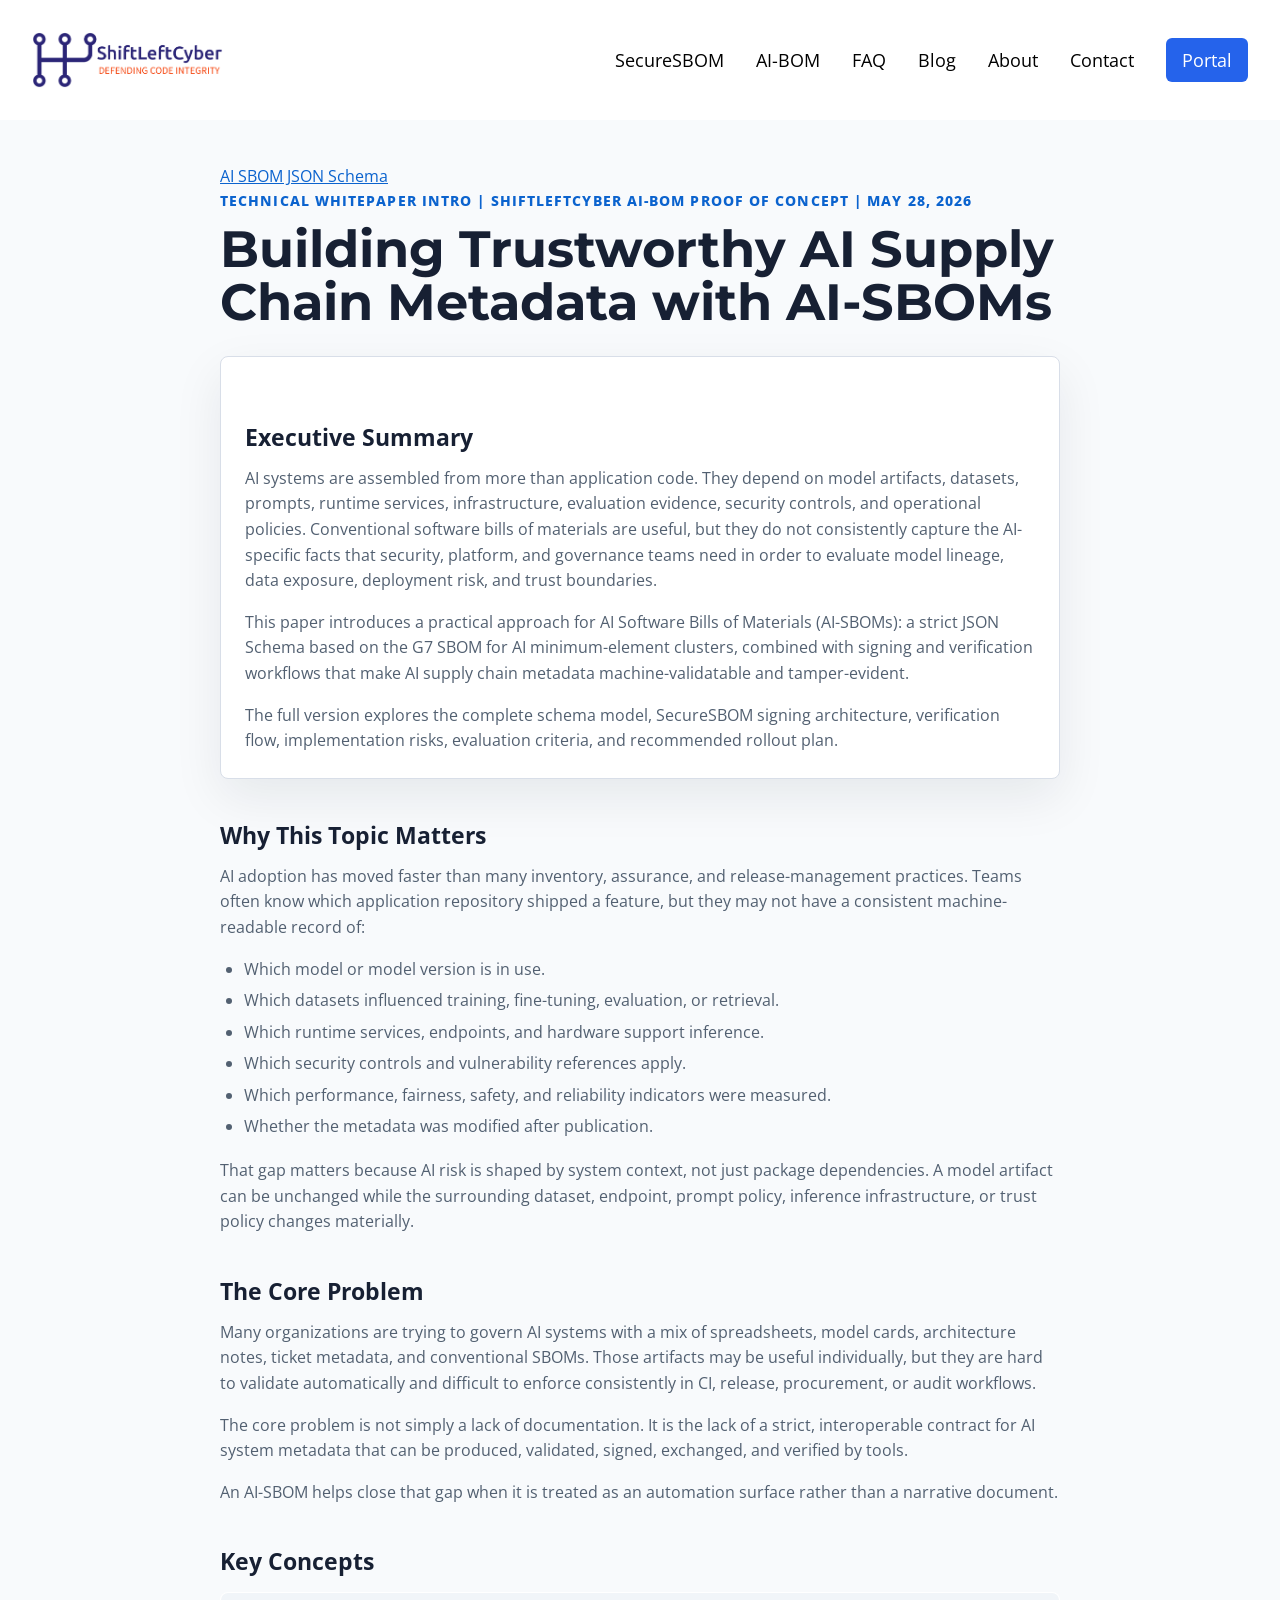
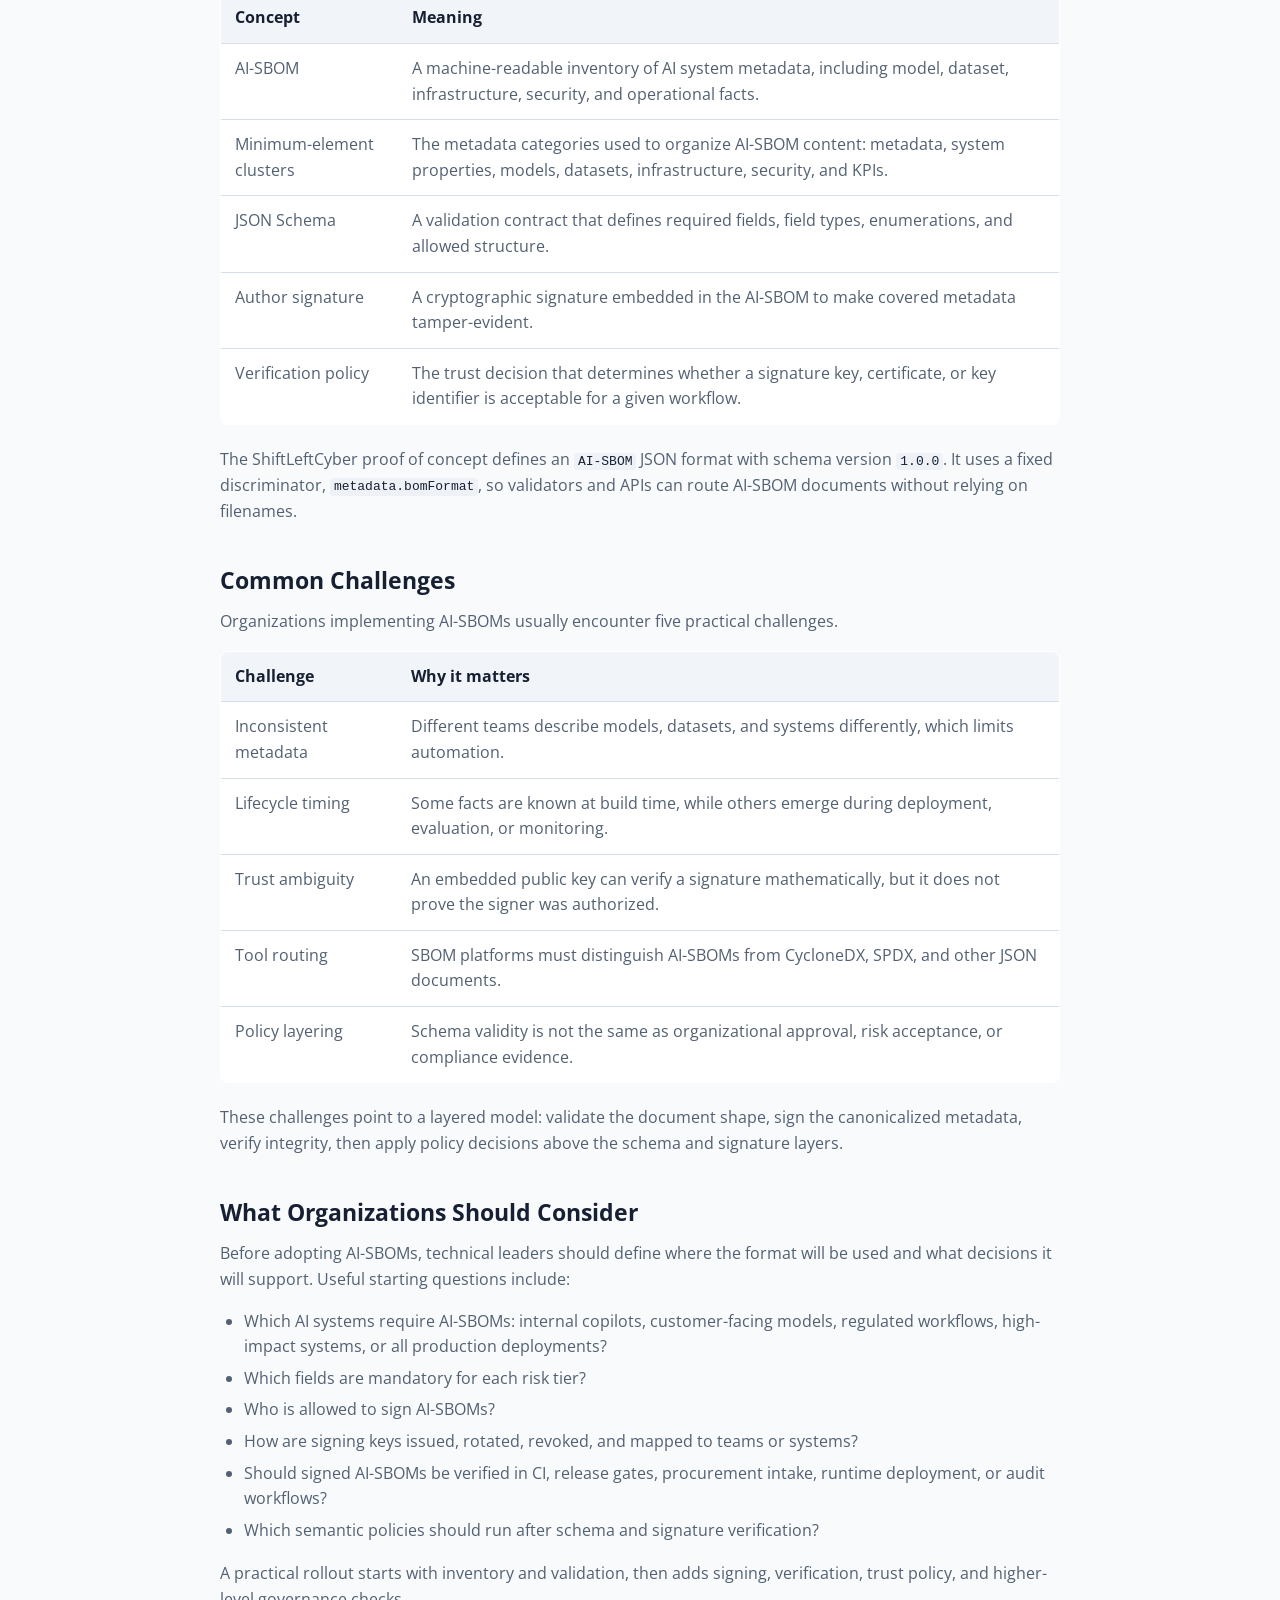
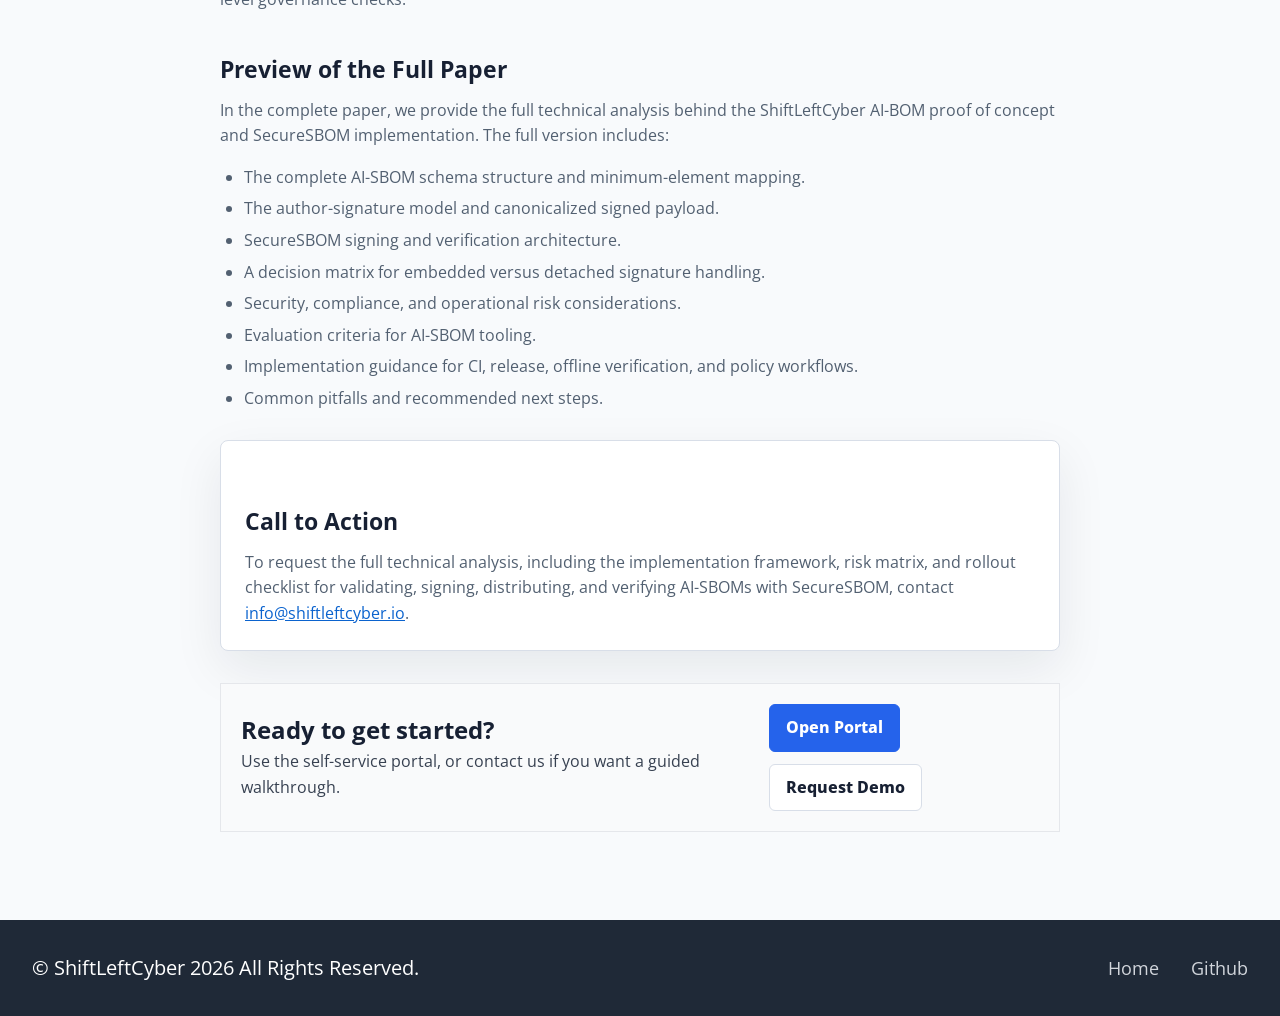
==== commit 938679df: "Match AI-BOM page chrome to main site" ====
--- a/docs/building-trustworthy-ai-supply-chain-metadata-with-ai-sboms.html
+++ b/docs/building-trustworthy-ai-supply-chain-metadata-with-ai-sboms.html
@@ -79,17 +79,38 @@
         }
       }
     </script>
+    <link href="https://fonts.googleapis.com/css2?family=Montserrat&family=Open+Sans&display=swap" rel="stylesheet">
     <link rel="stylesheet" href="./assets/site.css">
   </head>
   <body>
     <header class="site-header">
+      <div class="mobile-overlay" id="mobileOverlay" aria-hidden="true">
+        <ul>
+          <li><a href="https://shiftleftcyber.io/securesbom/">SecureSBOM</a></li>
+          <li><a href="https://shiftleftcyber.io/ai-bom/">AI-BOM</a></li>
+          <li><a href="https://shiftleftcyber.io/faq/">FAQ</a></li>
+          <li><a href="https://shiftleftcyber.io/blog/">Blog</a></li>
+          <li><a href="https://shiftleftcyber.io/about/">About</a></li>
+          <li><a href="https://shiftleftcyber.io/contactus/">Contact</a></li>
+          <li><a href="https://app.securesbom.com/">Portal</a></li>
+        </ul>
+      </div>
       <div class="nav-wrap">
-        <a class="brand" href="https://shiftleftcyber.io/">ShiftLeftCyber</a>
+        <a class="brand" href="https://shiftleftcyber.io/">
+          <img class="brand-logo" src="./assets/ShiftLeftCyberMainLogoUpdated.png" alt="SBOM management solutions by ShiftLeftCyber">
+        </a>
+        <button class="menu-button" id="menuButton" type="button" aria-label="Open menu" aria-expanded="false" aria-controls="mobileOverlay">
+          <span class="top"></span>
+          <span class="middle"></span>
+          <span class="bottom"></span>
+        </button>
         <nav class="site-nav" aria-label="Main navigation">
           <a href="https://shiftleftcyber.io/securesbom/">SecureSBOM</a>
           <a href="https://shiftleftcyber.io/ai-bom/">AI-BOM</a>
           <a href="https://shiftleftcyber.io/faq/">FAQ</a>
           <a href="https://shiftleftcyber.io/blog/">Blog</a>
+          <a href="https://shiftleftcyber.io/about/">About</a>
+          <a href="https://shiftleftcyber.io/contactus/">Contact</a>
           <a class="portal-link" href="https://app.securesbom.com/">Portal</a>
         </nav>
       </div>
@@ -279,11 +300,45 @@
           <a href="mailto:info@shiftleftcyber.io?subject=Full%20AI-SBOM%20whitepaper%20request">info@shiftleftcyber.io</a>.
         </p>
       </section>
+
+      <section class="ready-cta" aria-labelledby="ready-to-get-started">
+        <div class="ready-cta-inner">
+          <div>
+            <h2 id="ready-to-get-started">Ready to get started?</h2>
+            <p>Use the self-service portal, or contact us if you want a guided walkthrough.</p>
+          </div>
+          <div class="ready-cta-actions">
+            <a class="button primary" href="https://app.securesbom.com/">Open Portal</a>
+            <a class="button" href="https://shiftleftcyber.io/contactus/?type=demo">Request Demo</a>
+          </div>
+        </div>
+      </section>
     </main>
     <footer class="site-footer">
       <div class="footer-wrap">
-        ShiftLeftCyber builds SBOM, AI-BOM, and software supply chain security tooling for audit-ready transparency.
+        <div>&copy; ShiftLeftCyber 2026 All Rights Reserved.</div>
+        <div class="footer-links">
+          <a href="https://shiftleftcyber.io/">Home</a>
+          <a href="https://github.com/shiftleftcyber/">Github</a>
+        </div>
       </div>
     </footer>
+    <script>
+      (function () {
+        var menuButton = document.getElementById("menuButton");
+        var mobileOverlay = document.getElementById("mobileOverlay");
+        if (!menuButton || !mobileOverlay) {
+          return;
+        }
+
+        menuButton.addEventListener("click", function () {
+          var isOpen = mobileOverlay.classList.toggle("open");
+          menuButton.classList.toggle("is-open", isOpen);
+          menuButton.setAttribute("aria-expanded", String(isOpen));
+          mobileOverlay.setAttribute("aria-hidden", String(!isOpen));
+          document.body.classList.toggle("scroll-lock", isOpen);
+        });
+      })();
+    </script>
   </body>
 </html>
--- a/docs/assets/site.css
+++ b/docs/assets/site.css
@@ -7,8 +7,8 @@
   --panel: #ffffff;
   --panel-soft: #f1f5f9;
   --border: #d8dee8;
-  --accent: #dc2626;
-  --accent-dark: #b91c1c;
+  --accent: #2563eb;
+  --accent-dark: #1d4ed8;
   --code-bg: #eef2f7;
   --table-head: #f1f5f9;
   --shadow: 0 18px 50px rgba(15, 23, 42, 0.08);
@@ -24,7 +24,7 @@
 
 body {
   margin: 0;
-  font-family: Inter, ui-sans-serif, system-ui, -apple-system, BlinkMacSystemFont, "Segoe UI", sans-serif;
+  font-family: "Open Sans", ui-sans-serif, system-ui, -apple-system, BlinkMacSystemFont, "Segoe UI", sans-serif;
   background: var(--bg);
   color: var(--fg);
   line-height: 1.6;
@@ -62,65 +62,136 @@
 }
 
 .site-header {
-  position: sticky;
-  top: 0;
   z-index: 10;
-  border-bottom: 1px solid rgba(216, 222, 232, 0.85);
-  background: rgba(255, 255, 255, 0.94);
-  backdrop-filter: blur(16px);
+  background: #ffffff;
 }
 
 .nav-wrap {
   display: flex;
-  max-width: 1120px;
-  margin: 0 auto;
-  padding: 14px 20px;
   align-items: center;
   justify-content: space-between;
-  gap: 18px;
+  gap: 24px;
+  padding: 32px;
+  flex-wrap: wrap;
 }
 
 .brand {
-  color: var(--fg);
-  font-size: 1.05rem;
-  font-weight: 800;
-  letter-spacing: 0;
+  display: inline-flex;
+  align-items: center;
   text-decoration: none;
-  white-space: nowrap;
+}
+
+.brand-logo {
+  display: block;
+  height: 3.5rem;
+  width: auto;
 }
 
 .site-nav {
   display: flex;
   align-items: center;
   justify-content: flex-end;
-  gap: 20px;
+  gap: 32px;
   flex-wrap: wrap;
 }
 
 .site-nav a {
-  color: #334155;
-  font-size: 0.94rem;
-  font-weight: 650;
+  color: #000000;
+  font-size: 1.125rem;
+  font-weight: 400;
   text-decoration: none;
+  transition: opacity 200ms ease, background-color 200ms ease;
 }
 
 .site-nav a:hover {
-  color: var(--link);
+  opacity: 0.6;
 }
 
 .site-nav .portal-link {
   display: inline-flex;
-  min-height: 38px;
+  min-height: 40px;
   align-items: center;
   border-radius: 6px;
-  padding: 8px 14px;
+  padding: 8px 16px;
   background: var(--accent);
   color: #ffffff;
 }
 
 .site-nav .portal-link:hover {
+  opacity: 1;
   background: var(--accent-dark);
   color: #ffffff;
+}
+
+.menu-button {
+  display: none;
+  width: 56px;
+  height: 40px;
+  padding: 8px 0;
+  border: 0;
+  background: transparent;
+  cursor: pointer;
+}
+
+.menu-button span {
+  display: block;
+  width: 34px;
+  height: 4px;
+  margin: 0 auto 5px;
+  border-radius: 999px;
+  background: #111827;
+  transition: transform 200ms ease, opacity 200ms ease;
+}
+
+.menu-button span:last-child {
+  margin-bottom: 0;
+}
+
+.menu-button.is-open .top {
+  transform: translateY(9px) rotate(45deg);
+}
+
+.menu-button.is-open .middle {
+  opacity: 0;
+}
+
+.menu-button.is-open .bottom {
+  transform: translateY(-9px) rotate(-45deg);
+}
+
+.mobile-overlay {
+  position: fixed;
+  inset: 0;
+  z-index: 40;
+  display: none;
+  align-items: center;
+  justify-content: center;
+  background: rgba(17, 24, 39, 0.96);
+}
+
+.mobile-overlay.open {
+  display: flex;
+}
+
+.mobile-overlay ul {
+  margin: 0;
+  padding: 0;
+  list-style: none;
+  text-align: center;
+}
+
+.mobile-overlay li {
+  margin: 18px 0;
+}
+
+.mobile-overlay a {
+  color: #ffffff;
+  font-size: 1.875rem;
+  text-decoration: none;
+}
+
+.scroll-lock {
+  overflow: hidden;
 }
 
 main {
@@ -143,7 +214,7 @@
 
 .eyebrow {
   margin-bottom: 12px;
-  color: var(--accent);
+  color: var(--link);
   font-size: 0.85rem;
   font-weight: 750;
   text-transform: uppercase;
@@ -153,6 +224,7 @@
 h1 {
   margin: 0 0 16px;
   color: var(--fg);
+  font-family: Montserrat, "Open Sans", ui-sans-serif, system-ui, sans-serif;
   font-size: clamp(2.2rem, 5vw, 4.5rem);
   line-height: 1.02;
   letter-spacing: 0;
@@ -280,6 +352,38 @@
 .cta {
   margin: 28px 0;
   padding: 24px;
+}
+
+.ready-cta {
+  margin: 32px 0;
+  padding: 20px;
+  border: 1px solid #e5e7eb;
+  border-radius: 0;
+  background: #f9fafb;
+  box-shadow: none;
+}
+
+.ready-cta-inner {
+  display: flex;
+  align-items: center;
+  justify-content: space-between;
+  gap: 16px;
+}
+
+.ready-cta h2 {
+  margin: 0 0 4px;
+  font-size: 1.5rem;
+}
+
+.ready-cta p {
+  margin: 0;
+  color: #374151;
+}
+
+.ready-cta-actions {
+  display: flex;
+  gap: 12px;
+  flex-wrap: wrap;
 }
 
 .schema-link {
@@ -334,27 +438,48 @@
 }
 
 .site-footer {
-  border-top: 1px solid var(--border);
-  background: #ffffff;
+  background: #1f2937;
 }
 
 .footer-wrap {
-  max-width: 1120px;
-  margin: 0 auto;
-  padding: 28px 20px;
-  color: var(--muted);
-  font-size: 0.94rem;
+  display: flex;
+  align-items: center;
+  justify-content: space-between;
+  gap: 24px;
+  padding: 32px;
+  color: #ffffff;
+  font-size: 1.25rem;
+  flex-wrap: wrap;
+}
+
+.footer-links {
+  display: flex;
+  align-items: center;
+  gap: 32px;
+  flex-wrap: wrap;
+}
+
+.footer-links a {
+  color: #d1d5db;
+  font-size: 1.125rem;
+  text-decoration: none;
+}
+
+.footer-links a:hover {
+  color: #ffffff;
 }
 
 @media (max-width: 820px) {
   .nav-wrap {
-    align-items: flex-start;
-    flex-direction: column;
+    align-items: center;
   }
 
   .site-nav {
-    justify-content: flex-start;
-    gap: 12px;
+    display: none;
+  }
+
+  .menu-button {
+    display: block;
   }
 
   .hero {
@@ -364,6 +489,11 @@
 
   .content-grid {
     grid-template-columns: 1fr;
+  }
+
+  .ready-cta-inner {
+    align-items: flex-start;
+    flex-direction: column;
   }
 }
 
@@ -377,6 +507,15 @@
     min-height: 34px;
   }
 
+  .nav-wrap,
+  .footer-wrap {
+    padding: 24px 16px;
+  }
+
+  .brand-logo {
+    height: 3rem;
+  }
+
   table {
     display: block;
     overflow-x: auto;
